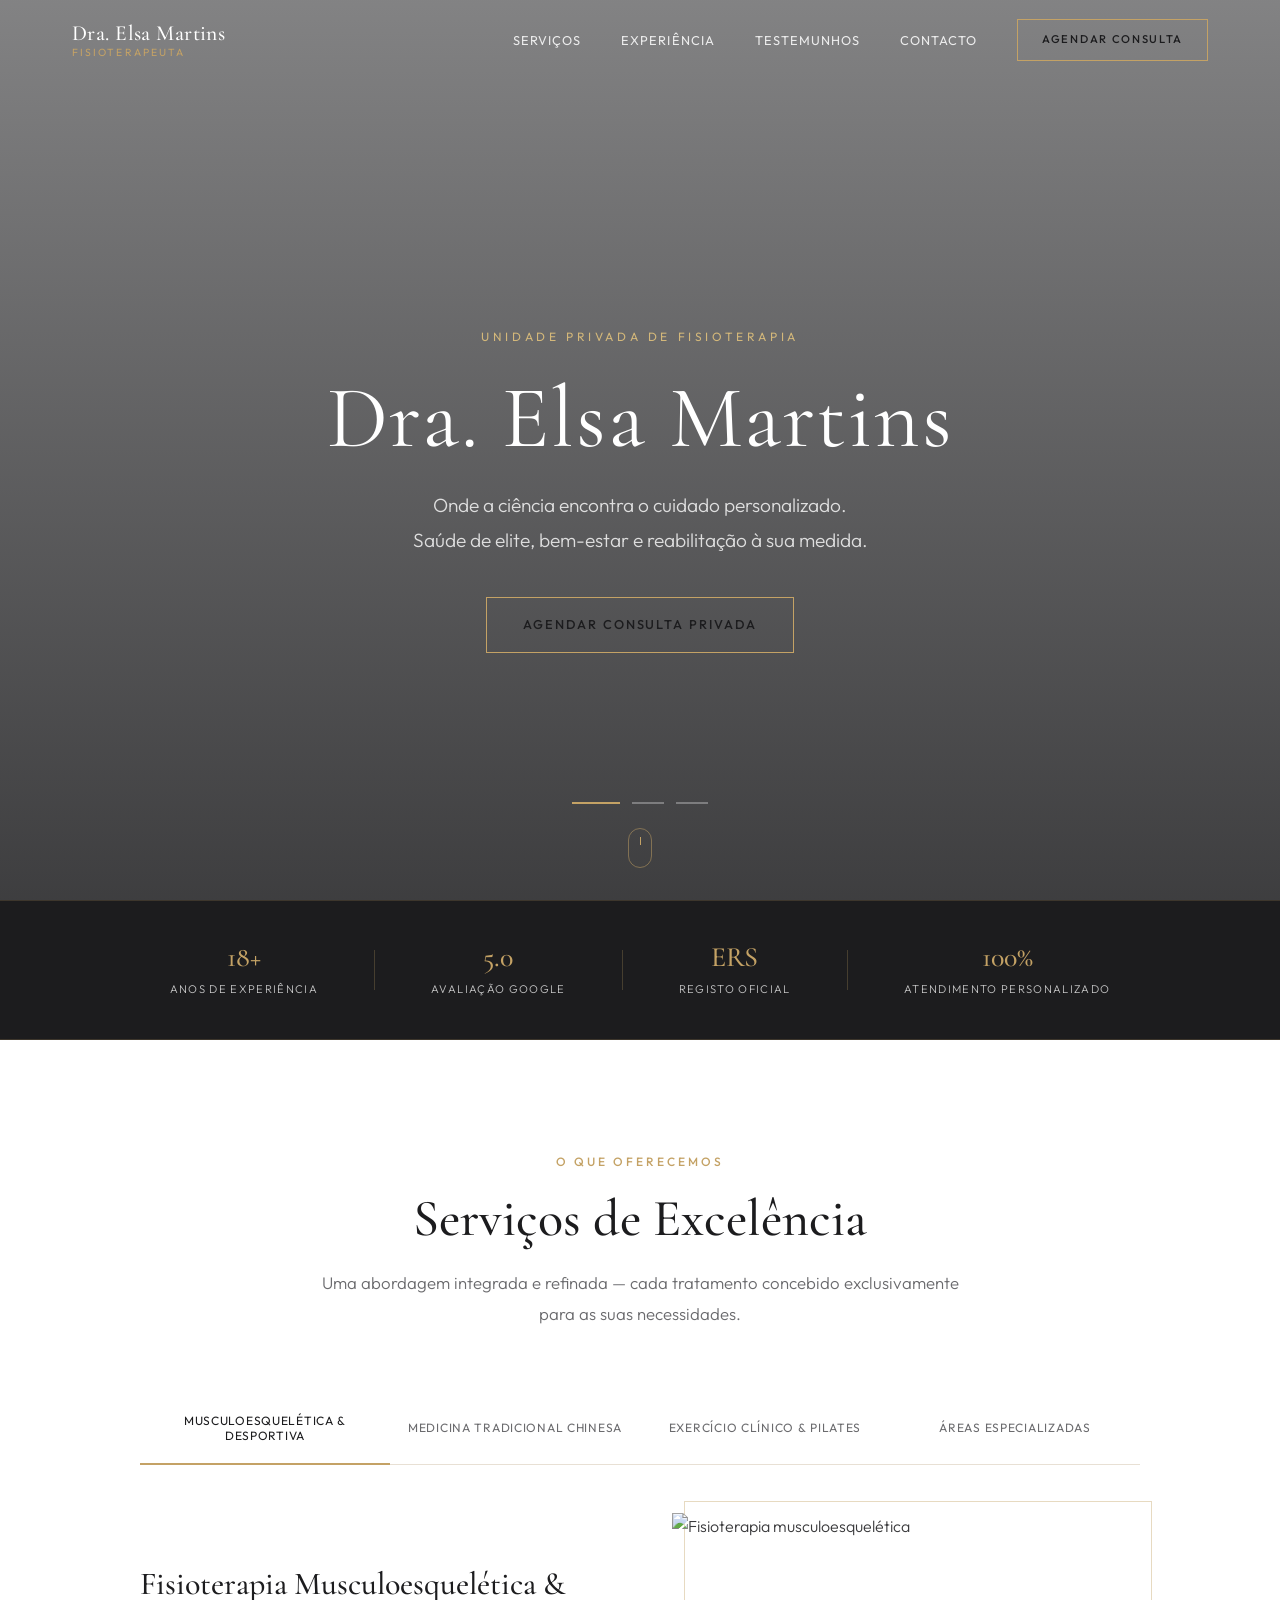
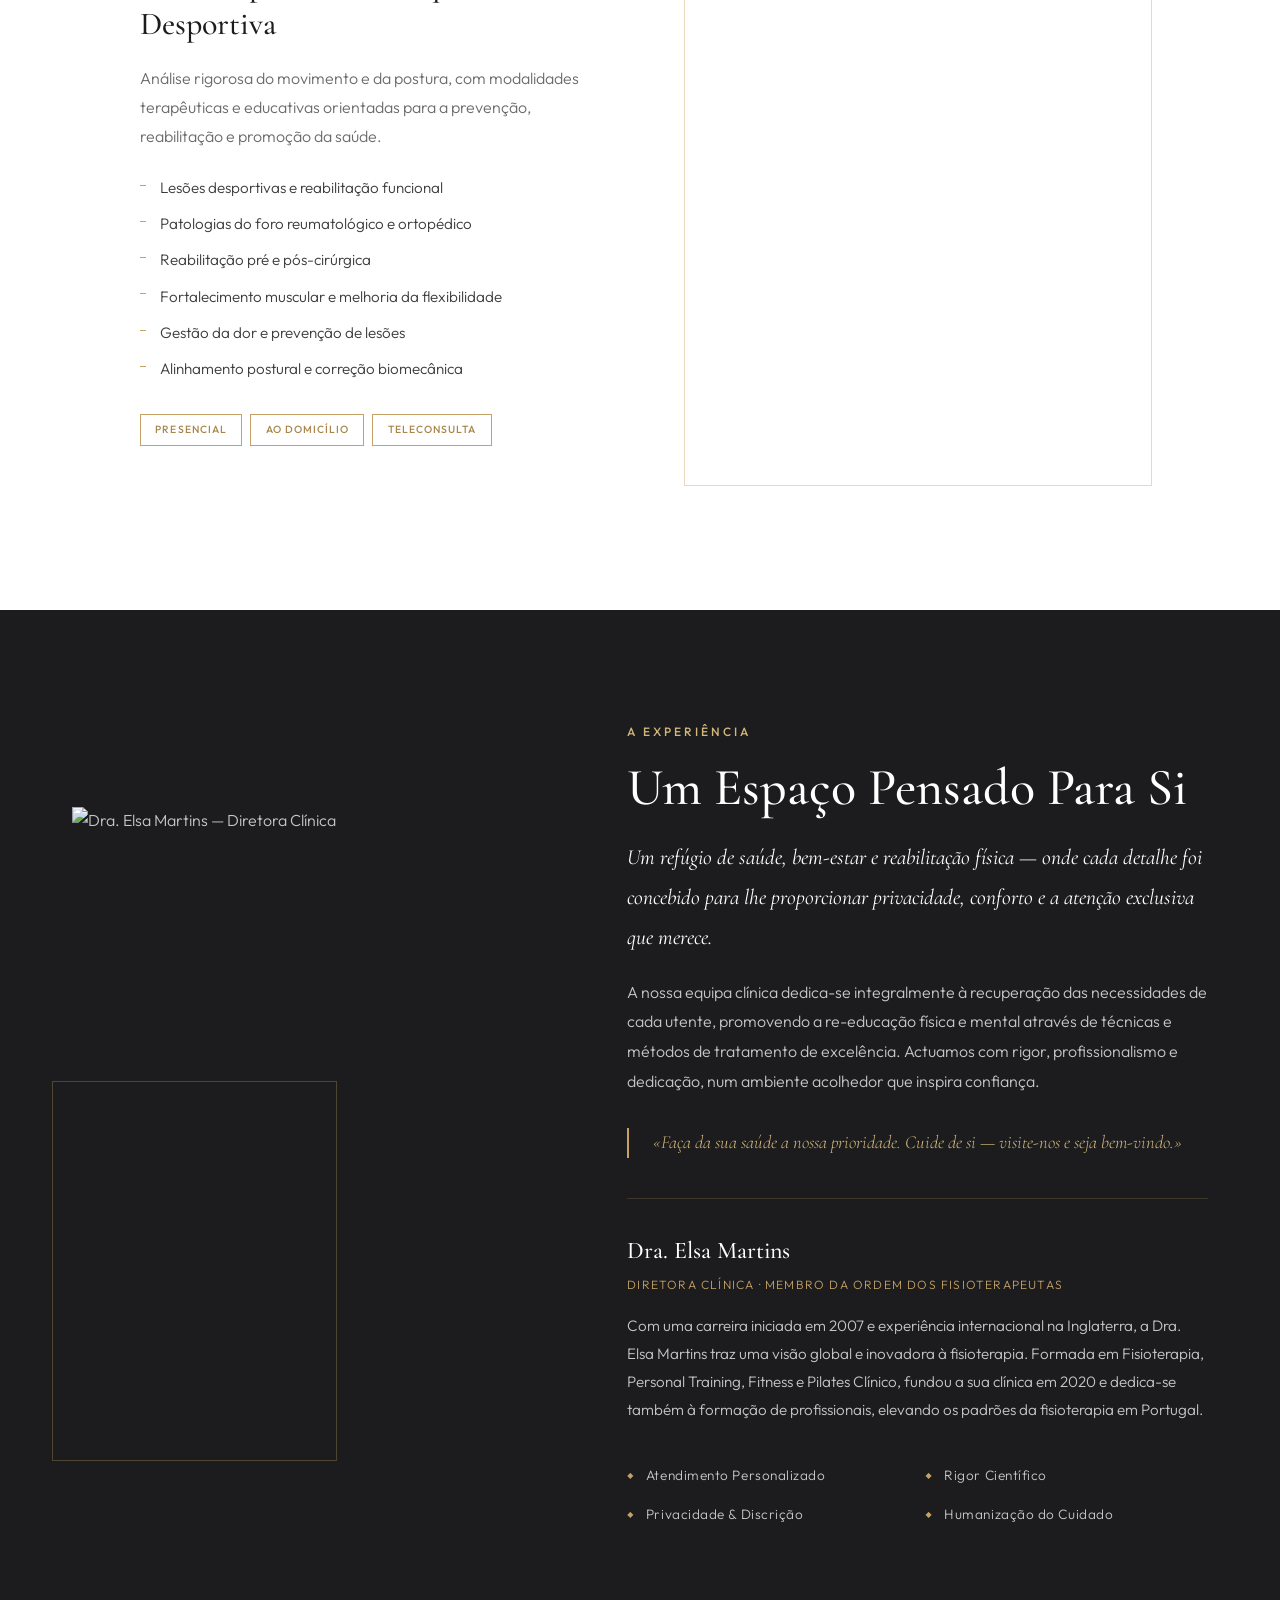
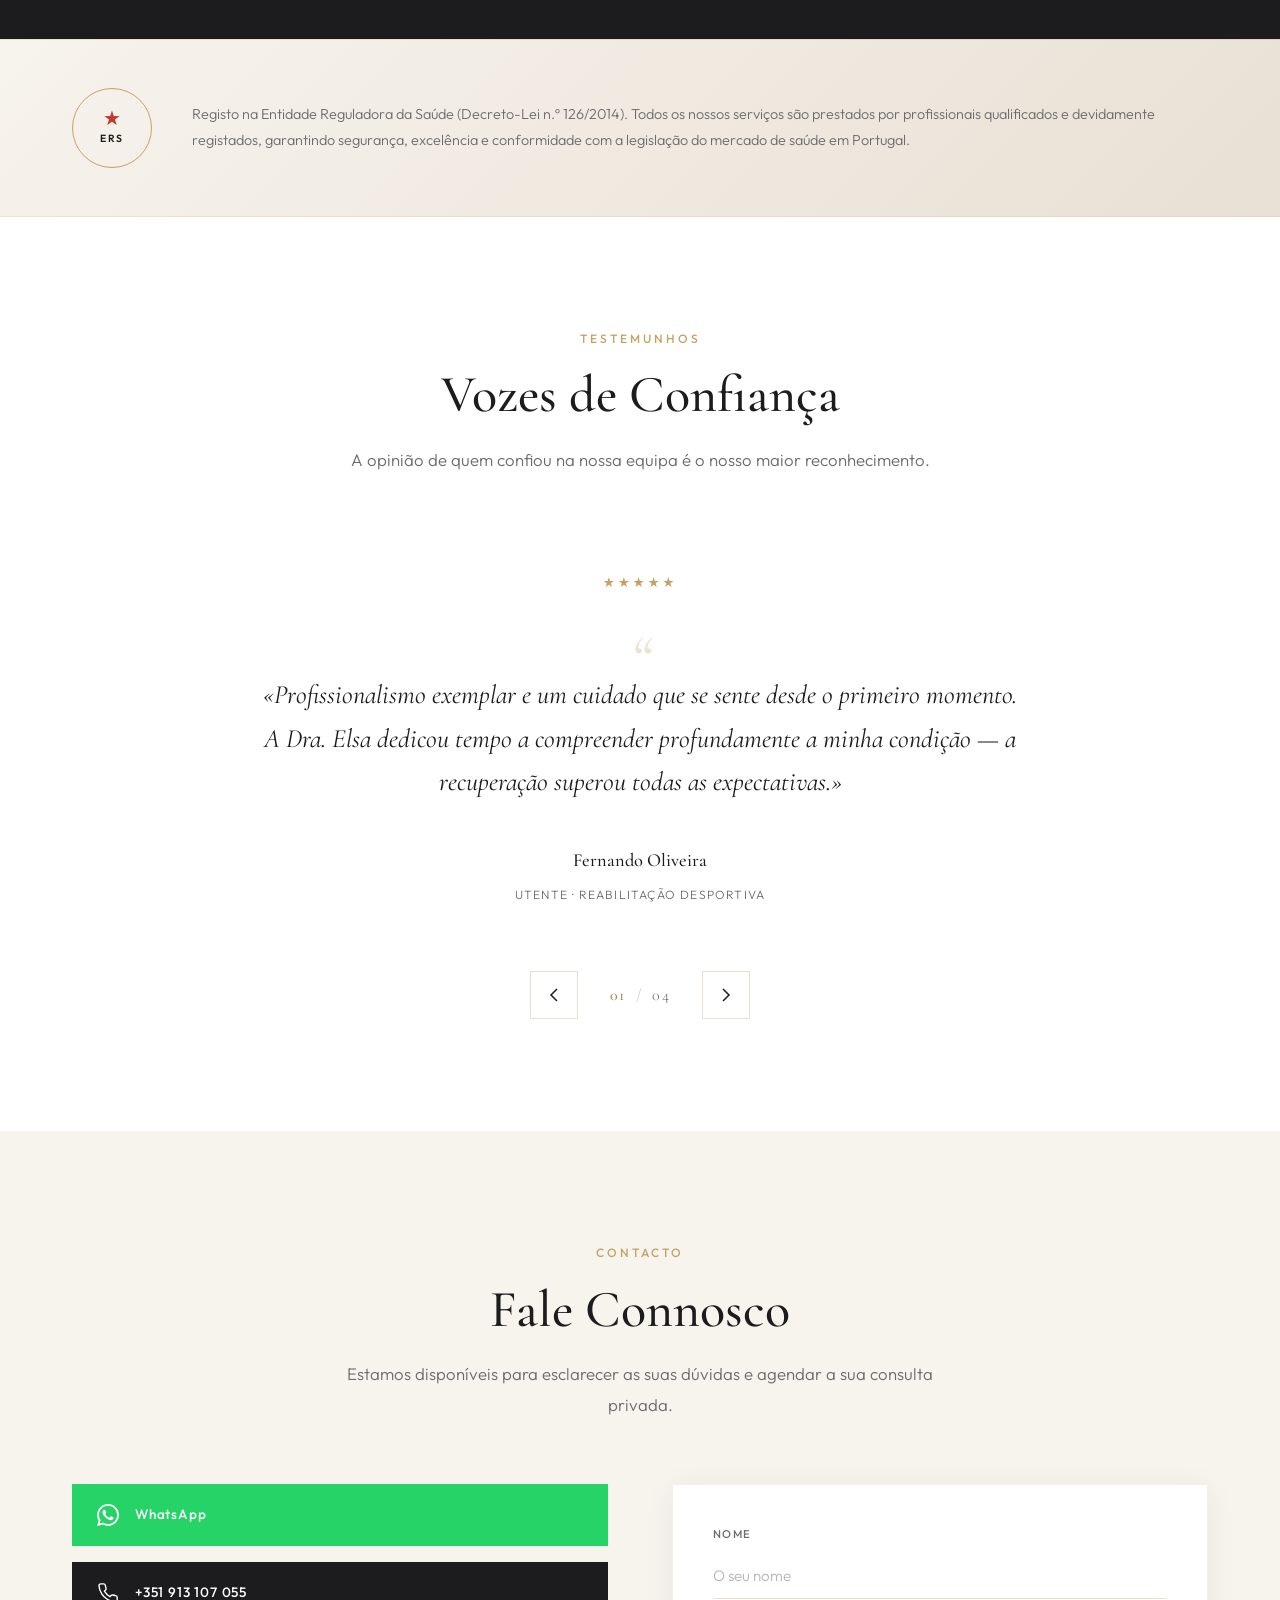
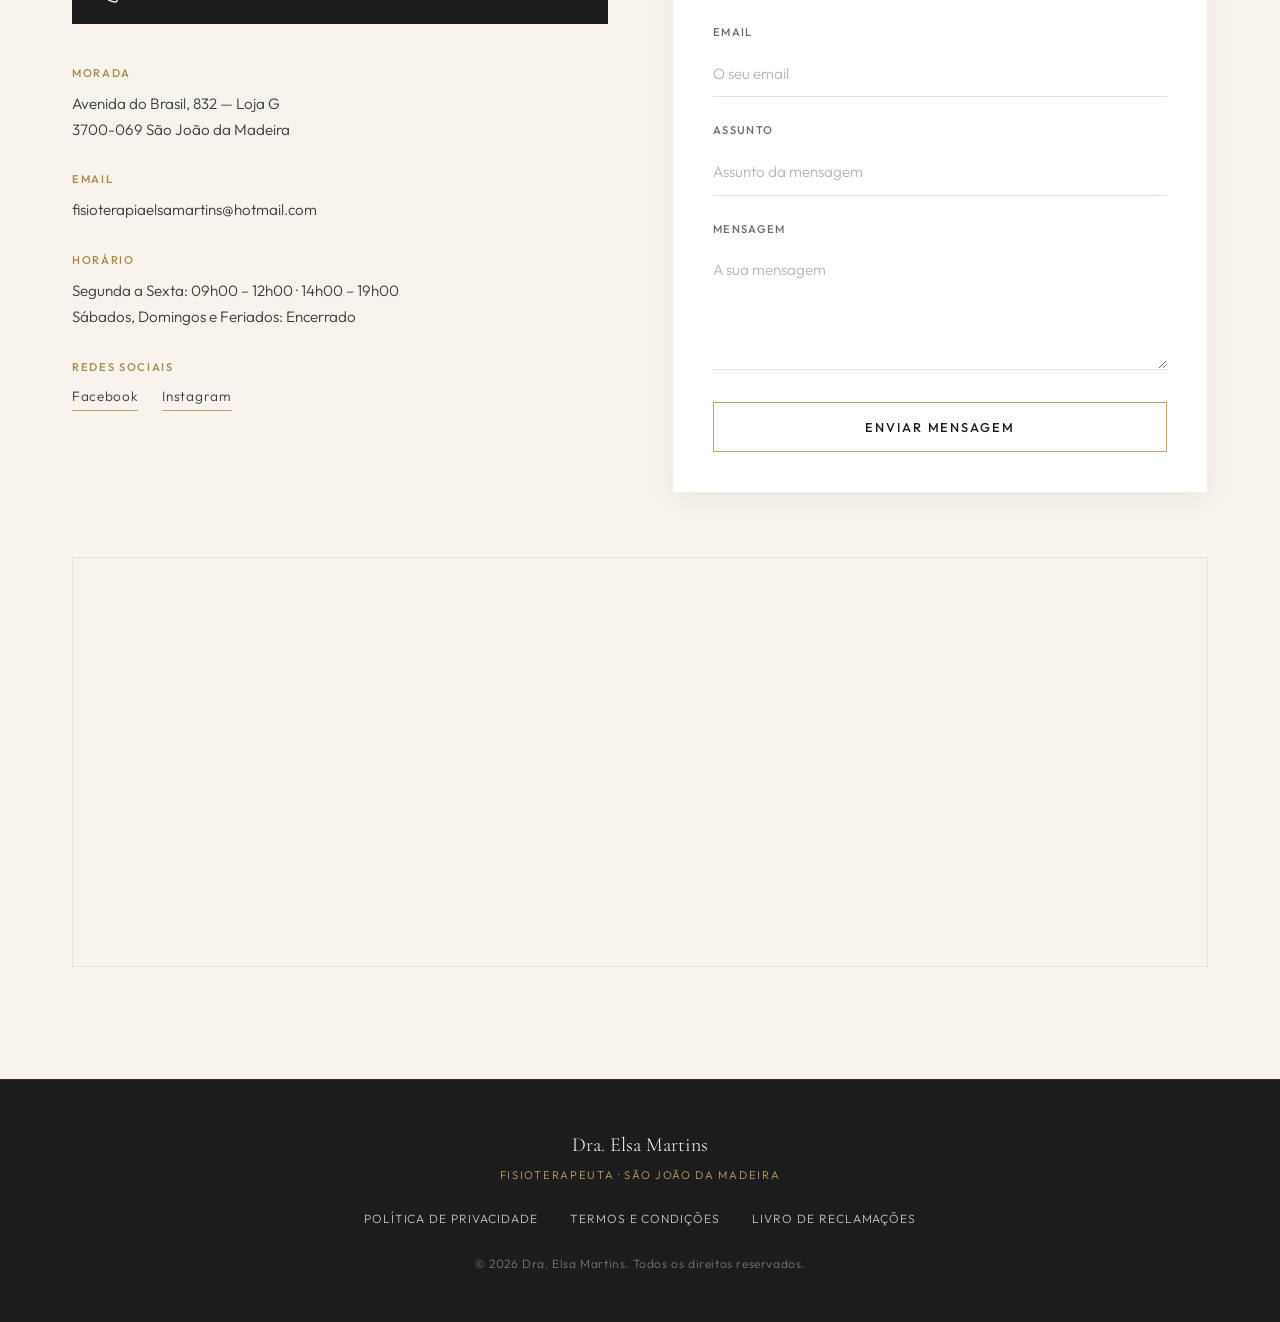
==== index.html @ 1f45458b "first" ====
<!DOCTYPE html>
<html lang="pt-PT">
<head>
  <meta charset="UTF-8">
  <meta name="viewport" content="width=device-width, initial-scale=1.0">
  <meta name="description" content="Dra. Elsa Martins — Fisioterapia de excelência em São João da Madeira. Atendimento personalizado, rigor científico e bem-estar premium.">
  <title>Dra. Elsa Martins | Fisioterapia Premium</title>

  <link rel="preconnect" href="https://fonts.googleapis.com">
  <link rel="preconnect" href="https://fonts.gstatic.com" crossorigin>
  <link href="https://fonts.googleapis.com/css2?family=Cormorant+Garamond:ital,wght@0,400;0,500;0,600;0,700;1,400;1,500&family=Outfit:wght@300;400;500;600&display=swap" rel="stylesheet">

  <link rel="stylesheet" href="css/styles.css">
</head>
<body>

  <!-- Navigation -->
  <header class="header" id="header">
    <nav class="nav container">
      <a href="#hero" class="nav__logo">
        <span class="nav__logo-name">Dra. Elsa Martins</span>
        <span class="nav__logo-tag">Fisioterapeuta</span>
      </a>

      <button class="nav__toggle" id="nav-toggle" aria-label="Abrir menu" aria-expanded="false">
        <span></span>
        <span></span>
      </button>

      <ul class="nav__menu" id="nav-menu">
        <li><a href="#servicos" class="nav__link">Serviços</a></li>
        <li><a href="#sobre" class="nav__link">Experiência</a></li>
        <li><a href="#testemunhos" class="nav__link">Testemunhos</a></li>
        <li><a href="#contacto" class="nav__link">Contacto</a></li>
        <li>
          <a href="#contacto" class="btn btn--nav">Agendar Consulta</a>
        </li>
      </ul>
    </nav>
  </header>

  <main>

    <!-- Hero -->
    <section class="hero" id="hero">
      <div class="hero__slider" id="hero-slider">
        <div class="hero__slide hero__slide--active" style="background-image: url('https://images.unsplash.com/photo-1544161515-4ab6ce6db874?w=1920&q=80');"></div>
        <div class="hero__slide" style="background-image: url('https://images.unsplash.com/photo-1576091160399-112ba8d25d1d?w=1920&q=80');"></div>
        <div class="hero__slide" style="background-image: url('https://images.unsplash.com/photo-1519824145375-8d843a40e3e5?w=1920&q=80');"></div>
      </div>
      <div class="hero__overlay"></div>

      <div class="hero__content container">
        <p class="hero__eyebrow reveal">Unidade Privada de Fisioterapia</p>
        <h1 class="hero__title reveal">Dra. Elsa Martins</h1>
        <p class="hero__subtitle reveal">
          Onde a ciência encontra o cuidado personalizado.<br>
          Saúde de elite, bem-estar e reabilitação à sua medida.
        </p>
        <a href="#contacto" class="btn btn--primary reveal">Agendar Consulta Privada</a>
      </div>

      <div class="hero__indicators" id="hero-indicators" aria-hidden="true">
        <button class="hero__dot hero__dot--active" data-slide="0" aria-label="Slide 1"></button>
        <button class="hero__dot" data-slide="1" aria-label="Slide 2"></button>
        <button class="hero__dot" data-slide="2" aria-label="Slide 3"></button>
      </div>

      <a href="#servicos" class="hero__scroll" aria-label="Descer">
        <span></span>
      </a>
    </section>

    <!-- Trust Bar -->
    <section class="trust reveal">
      <div class="container trust__inner">
        <div class="trust__item">
          <span class="trust__number">18+</span>
          <span class="trust__label">Anos de Experiência</span>
        </div>
        <div class="trust__divider"></div>
        <div class="trust__item">
          <span class="trust__number">5.0</span>
          <span class="trust__label">Avaliação Google</span>
        </div>
        <div class="trust__divider"></div>
        <div class="trust__item">
          <span class="trust__number">ERS</span>
          <span class="trust__label">Registo Oficial</span>
        </div>
        <div class="trust__divider"></div>
        <div class="trust__item">
          <span class="trust__number">100%</span>
          <span class="trust__label">Atendimento Personalizado</span>
        </div>
      </div>
    </section>

    <!-- Services -->
    <section class="services section" id="servicos">
      <div class="container">
        <header class="section__header reveal">
          <span class="section__eyebrow">O Que Oferecemos</span>
          <h2 class="section__title">Serviços de Excelência</h2>
          <p class="section__desc">
            Uma abordagem integrada e refinada — cada tratamento concebido
            exclusivamente para as suas necessidades.
          </p>
        </header>

        <div class="services__tabs reveal">
          <div class="services__nav" role="tablist" aria-label="Categorias de serviços">
            <button class="services__tab services__tab--active" role="tab" aria-selected="true" aria-controls="panel-musculo" id="tab-musculo" data-tab="musculo">
              Musculoesquelética & Desportiva
            </button>
            <button class="services__tab" role="tab" aria-selected="false" aria-controls="panel-mtc" id="tab-mtc" data-tab="mtc">
              Medicina Tradicional Chinesa
            </button>
            <button class="services__tab" role="tab" aria-selected="false" aria-controls="panel-exercicio" id="tab-exercicio" data-tab="exercicio">
              Exercício Clínico & Pilates
            </button>
            <button class="services__tab" role="tab" aria-selected="false" aria-controls="panel-especialidades" id="tab-especialidades" data-tab="especialidades">
              Áreas Especializadas
            </button>
          </div>

          <div class="services__panels">

            <article class="services__panel services__panel--active" id="panel-musculo" role="tabpanel" aria-labelledby="tab-musculo" data-panel="musculo">
              <div class="services__panel-grid">
                <div class="services__panel-text">
                  <h3 class="services__panel-title">Fisioterapia Musculoesquelética & Desportiva</h3>
                  <p>
                    Análise rigorosa do movimento e da postura, com modalidades
                    terapêuticas e educativas orientadas para a prevenção,
                    reabilitação e promoção da saúde.
                  </p>
                  <ul class="services__list">
                    <li>Lesões desportivas e reabilitação funcional</li>
                    <li>Patologias do foro reumatológico e ortopédico</li>
                    <li>Reabilitação pré e pós-cirúrgica</li>
                    <li>Fortalecimento muscular e melhoria da flexibilidade</li>
                    <li>Gestão da dor e prevenção de lesões</li>
                    <li>Alinhamento postural e correção biomecânica</li>
                  </ul>
                  <div class="services__formats">
                    <span class="services__format-tag">Presencial</span>
                    <span class="services__format-tag">Ao Domicílio</span>
                    <span class="services__format-tag">Teleconsulta</span>
                  </div>
                </div>
                <div class="services__panel-image">
                  <img src="https://images.unsplash.com/photo-1571019614242-c5c5dee9f50b?w=800&q=80" alt="Fisioterapia musculoesquelética" loading="lazy">
                </div>
              </div>
            </article>

            <article class="services__panel" id="panel-mtc" role="tabpanel" aria-labelledby="tab-mtc" data-panel="mtc" hidden>
              <div class="services__panel-grid">
                <div class="services__panel-text">
                  <h3 class="services__panel-title">Medicina Tradicional Chinesa & Terapias Complementares</h3>
                  <p>
                    Técnicas milenares integradas com rigor clínico contemporâneo,
                    para equilíbrio energético, alívio de tensões e bem-estar profundo.
                  </p>
                  <ul class="services__list">
                    <li>Acupuntura</li>
                    <li>Ventosaterapia</li>
                    <li>Moxabustão</li>
                    <li>Fitoterapia</li>
                    <li>Massagem Terapêutica — clínica e ao domicílio</li>
                    <li>Pressoterapia e Mesoterapia Homeopática</li>
                  </ul>
                  <div class="services__formats">
                    <span class="services__format-tag">Presencial</span>
                    <span class="services__format-tag">Ao Domicílio</span>
                  </div>
                </div>
                <div class="services__panel-image">
                  <img src="https://images.unsplash.com/photo-1519823551278-64ac92734fb1?w=800&q=80" alt="Medicina tradicional chinesa" loading="lazy">
                </div>
              </div>
            </article>

            <article class="services__panel" id="panel-exercicio" role="tabpanel" aria-labelledby="tab-exercicio" data-panel="exercicio" hidden>
              <div class="services__panel-grid">
                <div class="services__panel-text">
                  <h3 class="services__panel-title">Exercício Clínico & Pilates</h3>
                  <p>
                    Programas de movimento personalizados que combinam ciência do
                    exercício com a precisão do Pilates clínico, para recuperação
                    duradoura e performance optimizada.
                  </p>
                  <ul class="services__list">
                    <li>Exercício Clínico presencial</li>
                    <li>Exercício Clínico online</li>
                    <li>Pilates Clínico presencial</li>
                    <li>Pilates Clínico online</li>
                    <li>Recondicionamento funcional</li>
                    <li>Prevenção e manutenção da saúde musculoesquelética</li>
                  </ul>
                  <div class="services__formats">
                    <span class="services__format-tag">Presencial</span>
                    <span class="services__format-tag">Online</span>
                  </div>
                </div>
                <div class="services__panel-image">
                  <img src="https://images.unsplash.com/photo-1574680096145-d05b474e2155?w=800&q=80" alt="Exercício clínico e pilates" loading="lazy">
                </div>
              </div>
            </article>

            <article class="services__panel" id="panel-especialidades" role="tabpanel" aria-labelledby="tab-especialidades" data-panel="especialidades" hidden>
              <div class="services__panel-grid">
                <div class="services__panel-text">
                  <h3 class="services__panel-title">Áreas de Intervenção Especializadas</h3>
                  <p>
                    Competências clínicas diversificadas para responder a condições
                    específicas com a mesma exigência de excelência em cada área.
                  </p>
                  <ul class="services__list services__list--grid">
                    <li>Ortopédica-Traumatológica</li>
                    <li>Músculo-Esquelética</li>
                    <li>Cardio-Respiratória</li>
                    <li>Reumatológica</li>
                    <li>Desportiva</li>
                    <li>Neurológica</li>
                    <li>Geriátrica</li>
                    <li>Pediátrica</li>
                  </ul>
                </div>
                <div class="services__panel-image">
                  <img src="https://images.unsplash.com/photo-1559757148-5c350d0d3c56?w=800&q=80" alt="Áreas de intervenção especializadas" loading="lazy">
                </div>
              </div>
            </article>

          </div>
        </div>
      </div>
    </section>

    <!-- About -->
    <section class="about section section--dark" id="sobre">
      <div class="container">
        <div class="about__grid">
          <div class="about__image reveal">
            <div class="about__image-frame">
              <img src="https://images.unsplash.com/photo-1559839734-2b71ea197ec2?w=800&q=80" alt="Dra. Elsa Martins — Diretora Clínica" loading="lazy">
            </div>
            <div class="about__image-accent"></div>
          </div>

          <div class="about__content reveal">
            <span class="section__eyebrow section__eyebrow--light">A Experiência</span>
            <h2 class="section__title section__title--light">Um Espaço Pensado Para Si</h2>

            <p class="about__lead">
              Um refúgio de saúde, bem-estar e reabilitação física — onde cada
              detalhe foi concebido para lhe proporcionar privacidade, conforto
              e a atenção exclusiva que merece.
            </p>

            <p>
              A nossa equipa clínica dedica-se integralmente à recuperação das
              necessidades de cada utente, promovendo a re-educação física e
              mental através de técnicas e métodos de tratamento de excelência.
              Actuamos com rigor, profissionalismo e dedicação, num ambiente
              acolhedor que inspira confiança.
            </p>

            <blockquote class="about__quote">
              «Faça da sua saúde a nossa prioridade. Cuide de si — visite-nos
              e seja bem-vindo.»
            </blockquote>

            <div class="about__director">
              <h3 class="about__director-name">Dra. Elsa Martins</h3>
              <span class="about__director-role">Diretora Clínica · Membro da Ordem dos Fisioterapeutas</span>
              <p class="about__director-bio">
                Com uma carreira iniciada em 2007 e experiência internacional na
                Inglaterra, a Dra. Elsa Martins traz uma visão global e inovadora
                à fisioterapia. Formada em Fisioterapia, Personal Training,
                Fitness e Pilates Clínico, fundou a sua clínica em 2020 e dedica-se
                também à formação de profissionais, elevando os padrões da
                fisioterapia em Portugal.
              </p>
            </div>

            <div class="about__values">
              <div class="about__value">
                <span class="about__value-icon">◆</span>
                <span>Atendimento Personalizado</span>
              </div>
              <div class="about__value">
                <span class="about__value-icon">◆</span>
                <span>Rigor Científico</span>
              </div>
              <div class="about__value">
                <span class="about__value-icon">◆</span>
                <span>Privacidade & Discrição</span>
              </div>
              <div class="about__value">
                <span class="about__value-icon">◆</span>
                <span>Humanização do Cuidado</span>
              </div>
            </div>
          </div>
        </div>
      </div>
    </section>

    <!-- ERS Banner -->
    <section class="ers reveal">
      <div class="container ers__inner">
        <div class="ers__badge">
          <span class="ers__star">★</span>
          <span class="ers__label">ERS</span>
        </div>
        <p class="ers__text">
          Registo na Entidade Reguladora da Saúde (Decreto-Lei n.º 126/2014).
          Todos os nossos serviços são prestados por profissionais qualificados
          e devidamente registados, garantindo segurança, excelência e conformidade
          com a legislação do mercado de saúde em Portugal.
        </p>
      </div>
    </section>

    <!-- Testimonials -->
    <section class="testimonials section" id="testemunhos">
      <div class="container">
        <header class="section__header reveal">
          <span class="section__eyebrow">Testemunhos</span>
          <h2 class="section__title">Vozes de Confiança</h2>
          <p class="section__desc">
            A opinião de quem confiou na nossa equipa é o nosso maior reconhecimento.
          </p>
        </header>

        <div class="testimonials__slider reveal" id="testimonials-slider">
          <div class="testimonials__track" id="testimonials-track">

            <figure class="testimonial">
              <div class="testimonial__stars" aria-label="5 estrelas">★★★★★</div>
              <blockquote class="testimonial__quote">
                «Profissionalismo exemplar e um cuidado que se sente desde o
                primeiro momento. A Dra. Elsa dedicou tempo a compreender
                profundamente a minha condição — a recuperação superou todas
                as expectativas.»
              </blockquote>
              <figcaption class="testimonial__author">
                <span class="testimonial__name">Fernando Oliveira</span>
                <span class="testimonial__meta">Utente · Reabilitação Desportiva</span>
              </figcaption>
            </figure>

            <figure class="testimonial">
              <div class="testimonial__stars" aria-label="5 estrelas">★★★★★</div>
              <blockquote class="testimonial__quote">
                «Um espaço acolhedor e uma equipa que transmite confiança.
                O tratamento foi completamente personalizado e os resultados
                foram visíveis nas primeiras semanas. Recomendo sem reservas.»
              </blockquote>
              <figcaption class="testimonial__author">
                <span class="testimonial__name">Maria da Graça Ramos</span>
                <span class="testimonial__meta">Utente · Fisioterapia Reumatológica</span>
              </figcaption>
            </figure>

            <figure class="testimonial">
              <div class="testimonial__stars" aria-label="5 estrelas">★★★★★</div>
              <blockquote class="testimonial__quote">
                «Depois de anos com dores crónicas, finalmente encontrei
                profissionais que me ouviram de verdade. A abordagem integrada
                — fisioterapia e pilates clínico — fez toda a diferença.»
              </blockquote>
              <figcaption class="testimonial__author">
                <span class="testimonial__name">Célia Castro</span>
                <span class="testimonial__meta">Utente · Pilates Clínico</span>
              </figcaption>
            </figure>

            <figure class="testimonial">
              <div class="testimonial__stars" aria-label="5 estrelas">★★★★★</div>
              <blockquote class="testimonial__quote">
                «Recuperação pós-cirúrgica conduzida com uma precisão e dedicação
                raras. Senti-me sempre seguro e bem acompanhado. A clínica
                reflecte exactamente a qualidade do serviço prestado.»
              </blockquote>
              <figcaption class="testimonial__author">
                <span class="testimonial__name">Emanuel Silva</span>
                <span class="testimonial__meta">Utente · Reabilitação Pós-Cirúrgica</span>
              </figcaption>
            </figure>

          </div>

          <div class="testimonials__controls">
            <button class="testimonials__btn" id="testimonial-prev" aria-label="Testemunho anterior">
              <svg width="24" height="24" viewBox="0 0 24 24" fill="none" stroke="currentColor" stroke-width="1.5"><path d="M15 18l-6-6 6-6"/></svg>
            </button>
            <div class="testimonials__counter" id="testimonial-counter">
              <span id="testimonial-current">01</span>
              <span class="testimonials__counter-sep">/</span>
              <span id="testimonial-total">04</span>
            </div>
            <button class="testimonials__btn" id="testimonial-next" aria-label="Próximo testemunho">
              <svg width="24" height="24" viewBox="0 0 24 24" fill="none" stroke="currentColor" stroke-width="1.5"><path d="M9 18l6-6-6-6"/></svg>
            </button>
          </div>
        </div>
      </div>
    </section>

    <!-- Contact -->
    <section class="contact section section--cream" id="contacto">
      <div class="container">
        <header class="section__header reveal">
          <span class="section__eyebrow">Contacto</span>
          <h2 class="section__title">Fale Connosco</h2>
          <p class="section__desc">
            Estamos disponíveis para esclarecer as suas dúvidas e agendar
            a sua consulta privada.
          </p>
        </header>

        <div class="contact__grid reveal">
          <div class="contact__info">
            <div class="contact__actions">
              <a href="https://wa.me/351913107055?text=Olá,%20gostaria%20de%20agendar%20uma%20consulta%20privada." class="contact__action contact__action--whatsapp" target="_blank" rel="noopener noreferrer">
                <svg width="22" height="22" viewBox="0 0 24 24" fill="currentColor"><path d="M17.472 14.382c-.297-.149-1.758-.867-2.03-.967-.273-.099-.471-.148-.67.15-.197.297-.767.966-.94 1.164-.173.199-.347.223-.644.075-.297-.15-1.255-.463-2.39-1.475-.883-.788-1.48-1.761-1.653-2.059-.173-.297-.018-.458.13-.606.134-.133.298-.347.446-.52.149-.174.198-.298.298-.497.099-.198.05-.371-.025-.52-.075-.149-.669-1.612-.916-2.207-.242-.579-.487-.5-.669-.51-.173-.008-.371-.01-.57-.01-.198 0-.52.074-.792.372-.272.297-1.04 1.016-1.04 2.479 0 1.462 1.065 2.875 1.213 3.074.149.198 2.096 3.2 5.077 4.487.709.306 1.262.489 1.694.625.712.227 1.36.195 1.871.118.571-.085 1.758-.719 2.006-1.413.248-.694.248-1.289.173-1.413-.074-.124-.272-.198-.57-.347m-5.421 7.403h-.004a9.87 9.87 0 01-5.031-1.378l-.361-.214-3.741.982.998-3.648-.235-.374a9.86 9.86 0 01-1.51-5.26c.001-5.45 4.436-9.884 9.888-9.884 2.64 0 5.122 1.03 6.988 2.898a9.825 9.825 0 012.893 6.994c-.003 5.45-4.435 9.884-9.885 9.884m8.413-18.297A11.815 11.815 0 0012.05 0C5.495 0 .16 5.335.157 11.892c0 2.096.547 4.142 1.588 5.945L.057 24l6.305-1.654a11.882 11.882 0 005.683 1.448h.005c6.554 0 11.89-5.335 11.893-11.893a11.821 11.821 0 00-3.48-8.413z"/></svg>
                WhatsApp
              </a>
              <a href="tel:+351913107055" class="contact__action contact__action--phone">
                <svg width="22" height="22" viewBox="0 0 24 24" fill="none" stroke="currentColor" stroke-width="1.5"><path d="M22 16.92v3a2 2 0 01-2.18 2 19.79 19.79 0 01-8.63-3.07 19.5 19.5 0 01-6-6 19.79 19.79 0 01-3.07-8.67A2 2 0 014.11 2h3a2 2 0 012 1.72c.127.96.361 1.903.7 2.81a2 2 0 01-.45 2.11L8.09 9.91a16 16 0 006 6l1.27-1.27a2 2 0 012.11-.45c.907.339 1.85.573 2.81.7A2 2 0 0122 16.92z"/></svg>
                +351 913 107 055
              </a>
            </div>

            <div class="contact__details">
              <div class="contact__detail">
                <span class="contact__detail-label">Morada</span>
                <p>Avenida do Brasil, 832 — Loja G<br>3700-069 São João da Madeira</p>
              </div>
              <div class="contact__detail">
                <span class="contact__detail-label">Email</span>
                <p><a href="mailto:fisioterapiaelsamartins@hotmail.com">fisioterapiaelsamartins@hotmail.com</a></p>
              </div>
              <div class="contact__detail">
                <span class="contact__detail-label">Horário</span>
                <p>
                  Segunda a Sexta: 09h00 – 12h00 · 14h00 – 19h00<br>
                  Sábados, Domingos e Feriados: Encerrado
                </p>
              </div>
              <div class="contact__detail">
                <span class="contact__detail-label">Redes Sociais</span>
                <div class="contact__social">
                  <a href="https://www.facebook.com/draelsamartinsfisioterapeuta" target="_blank" rel="noopener noreferrer" aria-label="Facebook">Facebook</a>
                  <a href="https://www.instagram.com/draelsamartinsfisioterapeuta" target="_blank" rel="noopener noreferrer" aria-label="Instagram">Instagram</a>
                </div>
              </div>
            </div>
          </div>

          <form class="contact__form" id="contact-form" novalidate>
            <div class="form__group">
              <label for="nome" class="form__label">Nome</label>
              <input type="text" id="nome" name="nome" class="form__input" placeholder="O seu nome" required autocomplete="name">
            </div>
            <div class="form__group">
              <label for="email" class="form__label">Email</label>
              <input type="email" id="email" name="email" class="form__input" placeholder="O seu email" required autocomplete="email">
            </div>
            <div class="form__group">
              <label for="assunto" class="form__label">Assunto</label>
              <input type="text" id="assunto" name="assunto" class="form__input" placeholder="Assunto da mensagem" required>
            </div>
            <div class="form__group">
              <label for="mensagem" class="form__label">Mensagem</label>
              <textarea id="mensagem" name="mensagem" class="form__textarea" rows="5" placeholder="A sua mensagem" required></textarea>
            </div>
            <button type="submit" class="btn btn--primary btn--full">Enviar Mensagem</button>
            <p class="form__success" id="form-success" hidden>Mensagem enviada com sucesso. Entraremos em contacto brevemente.</p>
          </form>
        </div>

        <div class="contact__map reveal">
          <iframe
            src="https://maps.google.com/maps?q=Avenida+do+Brasil+832+São+João+da+Madeira&t=&z=15&ie=UTF8&iwloc=&output=embed"
            title="Localização da clínica"
            loading="lazy"
            referrerpolicy="no-referrer-when-downgrade"
            allowfullscreen>
          </iframe>
        </div>
      </div>
    </section>

  </main>

  <!-- Footer -->
  <footer class="footer">
    <div class="container footer__inner">
      <div class="footer__brand">
        <span class="footer__logo">Dra. Elsa Martins</span>
        <span class="footer__tag">Fisioterapeuta · São João da Madeira</span>
      </div>
      <div class="footer__links">
        <a href="#">Política de Privacidade</a>
        <a href="#">Termos e Condições</a>
        <a href="#">Livro de Reclamações</a>
      </div>
      <p class="footer__copy">&copy; 2026 Dra. Elsa Martins. Todos os direitos reservados.</p>
    </div>
  </footer>

  <script src="js/app.js" type="module"></script>
</body>
</html>
---- css/styles.css ----
/* =============================================
   Dra. Elsa Martins — Premium Landing Page
   ============================================= */

:root {
  --color-anthracite: #1c1c1e;
  --color-anthracite-light: #2a2a2d;
  --color-cream: #f7f3ed;
  --color-sand: #e8e0d4;
  --color-white: #ffffff;
  --color-gold: #c4a265;
  --color-gold-light: #d4b87a;
  --color-gold-dark: #a8864a;
  --color-text: #3a3a3c;
  --color-text-muted: #6b6b6e;
  --color-text-light: rgba(255, 255, 255, 0.75);

  --font-serif: 'Cormorant Garamond', Georgia, serif;
  --font-sans: 'Outfit', system-ui, sans-serif;

  --header-height: 80px;
  --transition: 0.4s cubic-bezier(0.25, 0.46, 0.45, 0.94);
  --transition-fast: 0.25s ease;
  --shadow-soft: 0 4px 30px rgba(0, 0, 0, 0.06);
  --shadow-gold: 0 0 0 1px rgba(196, 162, 101, 0.3);
}

/* Reset */
*, *::before, *::after {
  box-sizing: border-box;
  margin: 0;
  padding: 0;
}

html {
  scroll-behavior: smooth;
  font-size: 16px;
}

body {
  font-family: var(--font-sans);
  font-weight: 300;
  color: var(--color-text);
  background: var(--color-white);
  line-height: 1.7;
  overflow-x: hidden;
  -webkit-font-smoothing: antialiased;
}

img {
  max-width: 100%;
  height: auto;
  display: block;
}

a {
  color: inherit;
  text-decoration: none;
  transition: color var(--transition-fast);
}

ul {
  list-style: none;
}

button {
  font-family: inherit;
  cursor: pointer;
  border: none;
  background: none;
}

.container {
  width: 100%;
  max-width: 1200px;
  margin: 0 auto;
  padding: 0 2rem;
}

.section {
  padding: 7rem 0;
}

.section--dark {
  background: var(--color-anthracite);
  color: var(--color-text-light);
}

.section--cream {
  background: var(--color-cream);
}

.section__header {
  text-align: center;
  max-width: 640px;
  margin: 0 auto 4rem;
}

.section__eyebrow {
  display: block;
  font-family: var(--font-sans);
  font-size: 0.75rem;
  font-weight: 500;
  letter-spacing: 0.25em;
  text-transform: uppercase;
  color: var(--color-gold);
  margin-bottom: 1rem;
}

.section__eyebrow--light {
  color: var(--color-gold-light);
}

.section__title {
  font-family: var(--font-serif);
  font-size: clamp(2.25rem, 5vw, 3.25rem);
  font-weight: 500;
  color: var(--color-anthracite);
  line-height: 1.15;
  margin-bottom: 1.25rem;
}

.section__title--light {
  color: var(--color-white);
}

.section__desc {
  font-size: 1.05rem;
  color: var(--color-text-muted);
  line-height: 1.8;
}

/* Buttons */
.btn {
  display: inline-flex;
  align-items: center;
  justify-content: center;
  gap: 0.5rem;
  padding: 1rem 2.25rem;
  font-family: var(--font-sans);
  font-size: 0.8rem;
  font-weight: 500;
  letter-spacing: 0.15em;
  text-transform: uppercase;
  transition: all var(--transition);
}

.btn--primary {
  color: var(--color-anthracite);
  background: transparent;
  border: 1px solid var(--color-gold);
  position: relative;
  overflow: hidden;
}

.btn--primary::before {
  content: '';
  position: absolute;
  inset: 0;
  background: var(--color-gold);
  transform: scaleX(0);
  transform-origin: left;
  transition: transform var(--transition);
  z-index: -1;
}

.btn--primary:hover {
  color: var(--color-white);
}

.btn--primary:hover::before {
  transform: scaleX(1);
}

.btn--nav {
  padding: 0.65rem 1.5rem;
  font-size: 0.7rem;
  color: var(--color-anthracite);
  border: 1px solid var(--color-gold);
}

.btn--nav:hover {
  background: var(--color-gold);
  color: var(--color-white);
}

.btn--full {
  width: 100%;
}

/* Scroll Reveal */
.reveal {
  opacity: 0;
  transform: translateY(30px);
  transition: opacity 0.8s ease, transform 0.8s ease;
}

.reveal.revealed {
  opacity: 1;
  transform: translateY(0);
}

/* =============================================
   Header
   ============================================= */
.header {
  position: fixed;
  top: 0;
  left: 0;
  width: 100%;
  z-index: 1000;
  transition: background var(--transition), box-shadow var(--transition), padding var(--transition);
}

.header.scrolled {
  background: rgba(28, 28, 30, 0.95);
  backdrop-filter: blur(12px);
  box-shadow: 0 1px 0 rgba(196, 162, 101, 0.15);
}

.nav {
  display: flex;
  align-items: center;
  justify-content: space-between;
  height: var(--header-height);
}

.nav__logo {
  display: flex;
  flex-direction: column;
  line-height: 1.2;
}

.nav__logo-name {
  font-family: var(--font-serif);
  font-size: 1.35rem;
  font-weight: 500;
  color: var(--color-white);
  letter-spacing: 0.02em;
}

.nav__logo-tag {
  font-size: 0.65rem;
  font-weight: 400;
  letter-spacing: 0.2em;
  text-transform: uppercase;
  color: var(--color-gold);
}

.nav__menu {
  display: flex;
  align-items: center;
  gap: 2.5rem;
}

.nav__link {
  font-size: 0.8rem;
  font-weight: 400;
  letter-spacing: 0.08em;
  text-transform: uppercase;
  color: rgba(255, 255, 255, 0.85);
  position: relative;
}

.nav__link::after {
  content: '';
  position: absolute;
  bottom: -4px;
  left: 0;
  width: 0;
  height: 1px;
  background: var(--color-gold);
  transition: width var(--transition-fast);
}

.nav__link:hover {
  color: var(--color-gold-light);
}

.nav__link:hover::after {
  width: 100%;
}

.nav__toggle {
  display: none;
  flex-direction: column;
  gap: 6px;
  width: 28px;
  padding: 4px 0;
}

.nav__toggle span {
  display: block;
  height: 1px;
  background: var(--color-white);
  transition: transform var(--transition-fast), opacity var(--transition-fast);
}

.nav__toggle.active span:first-child {
  transform: translateY(3.5px) rotate(45deg);
}

.nav__toggle.active span:last-child {
  transform: translateY(-3.5px) rotate(-45deg);
}

/* =============================================
   Hero
   ============================================= */
.hero {
  position: relative;
  height: 100vh;
  min-height: 600px;
  display: flex;
  align-items: center;
  justify-content: center;
  overflow: hidden;
}

.hero__slider {
  position: absolute;
  inset: 0;
}

.hero__slide {
  position: absolute;
  inset: 0;
  background-size: cover;
  background-position: center;
  opacity: 0;
  transition: opacity 1.5s ease;
}

.hero__slide--active {
  opacity: 1;
}

.hero__overlay {
  position: absolute;
  inset: 0;
  background: linear-gradient(
    to bottom,
    rgba(28, 28, 30, 0.55) 0%,
    rgba(28, 28, 30, 0.7) 50%,
    rgba(28, 28, 30, 0.85) 100%
  );
}

.hero__content {
  position: relative;
  z-index: 2;
  text-align: center;
  color: var(--color-white);
  padding-top: var(--header-height);
}

.hero__eyebrow {
  font-size: 0.75rem;
  font-weight: 400;
  letter-spacing: 0.3em;
  text-transform: uppercase;
  color: var(--color-gold-light);
  margin-bottom: 1.5rem;
}

.hero__title {
  font-family: var(--font-serif);
  font-size: clamp(3rem, 8vw, 5.5rem);
  font-weight: 400;
  line-height: 1.05;
  margin-bottom: 1.5rem;
  letter-spacing: 0.02em;
}

.hero__subtitle {
  font-size: clamp(1rem, 2vw, 1.2rem);
  font-weight: 300;
  color: rgba(255, 255, 255, 0.8);
  line-height: 1.8;
  margin-bottom: 2.5rem;
  max-width: 560px;
  margin-left: auto;
  margin-right: auto;
}

.hero__indicators {
  position: absolute;
  bottom: 6rem;
  left: 50%;
  transform: translateX(-50%);
  display: flex;
  gap: 0.75rem;
  z-index: 2;
}

.hero__dot {
  width: 32px;
  height: 2px;
  background: rgba(255, 255, 255, 0.3);
  transition: background var(--transition-fast), width var(--transition-fast);
}

.hero__dot--active {
  background: var(--color-gold);
  width: 48px;
}

.hero__scroll {
  position: absolute;
  bottom: 2rem;
  left: 50%;
  transform: translateX(-50%);
  z-index: 2;
  width: 24px;
  height: 40px;
  border: 1px solid rgba(196, 162, 101, 0.5);
  border-radius: 12px;
  display: flex;
  justify-content: center;
  padding-top: 8px;
  animation: scroll-bounce 2s infinite;
}

.hero__scroll span {
  width: 1px;
  height: 8px;
  background: var(--color-gold);
}

@keyframes scroll-bounce {
  0%, 100% { transform: translateX(-50%) translateY(0); }
  50% { transform: translateX(-50%) translateY(6px); }
}

/* =============================================
   Trust Bar
   ============================================= */
.trust {
  background: var(--color-anthracite);
  border-top: 1px solid rgba(196, 162, 101, 0.2);
  border-bottom: 1px solid rgba(196, 162, 101, 0.2);
  padding: 2.5rem 0;
}

.trust__inner {
  display: flex;
  align-items: center;
  justify-content: center;
  gap: 2rem;
  flex-wrap: wrap;
}

.trust__item {
  text-align: center;
  padding: 0 1.5rem;
}

.trust__number {
  display: block;
  font-family: var(--font-serif);
  font-size: 1.75rem;
  font-weight: 500;
  color: var(--color-gold);
  line-height: 1.2;
}

.trust__label {
  display: block;
  font-size: 0.7rem;
  letter-spacing: 0.12em;
  text-transform: uppercase;
  color: var(--color-text-light);
  margin-top: 0.35rem;
}

.trust__divider {
  width: 1px;
  height: 40px;
  background: rgba(196, 162, 101, 0.25);
}

/* =============================================
   Services
   ============================================= */
.services__tabs {
  max-width: 1000px;
  margin: 0 auto;
}

.services__nav {
  display: flex;
  flex-wrap: wrap;
  gap: 0;
  border-bottom: 1px solid var(--color-sand);
  margin-bottom: 3rem;
}

.services__tab {
  flex: 1;
  min-width: 140px;
  padding: 1.25rem 1rem;
  font-size: 0.75rem;
  font-weight: 400;
  letter-spacing: 0.06em;
  text-transform: uppercase;
  color: var(--color-text-muted);
  border-bottom: 2px solid transparent;
  margin-bottom: -1px;
  transition: color var(--transition-fast), border-color var(--transition-fast);
  text-align: center;
}

.services__tab:hover {
  color: var(--color-gold-dark);
}

.services__tab--active {
  color: var(--color-anthracite);
  border-bottom-color: var(--color-gold);
}

.services__panel {
  animation: fadeIn 0.5s ease;
}

.services__panel[hidden] {
  display: none;
}

@keyframes fadeIn {
  from { opacity: 0; transform: translateY(10px); }
  to { opacity: 1; transform: translateY(0); }
}

.services__panel-grid {
  display: grid;
  grid-template-columns: 1fr 1fr;
  gap: 4rem;
  align-items: center;
}

.services__panel-title {
  font-family: var(--font-serif);
  font-size: 2rem;
  font-weight: 500;
  color: var(--color-anthracite);
  margin-bottom: 1.25rem;
  line-height: 1.25;
}

.services__panel-text p {
  color: var(--color-text-muted);
  margin-bottom: 1.5rem;
  line-height: 1.8;
}

.services__list {
  margin-bottom: 2rem;
}

.services__list li {
  position: relative;
  padding-left: 1.25rem;
  margin-bottom: 0.65rem;
  font-size: 0.95rem;
  color: var(--color-text);
}

.services__list li::before {
  content: '';
  position: absolute;
  left: 0;
  top: 0.65em;
  width: 6px;
  height: 1px;
  background: var(--color-gold);
}

.services__list--grid {
  display: grid;
  grid-template-columns: 1fr 1fr;
  gap: 0 1rem;
}

.services__formats {
  display: flex;
  flex-wrap: wrap;
  gap: 0.5rem;
}

.services__format-tag {
  font-size: 0.65rem;
  font-weight: 500;
  letter-spacing: 0.1em;
  text-transform: uppercase;
  padding: 0.4rem 0.9rem;
  border: 1px solid var(--color-gold);
  color: var(--color-gold-dark);
}

.services__panel-image {
  position: relative;
}

.services__panel-image::before {
  content: '';
  position: absolute;
  top: -12px;
  right: -12px;
  width: 100%;
  height: 100%;
  border: 1px solid var(--color-gold);
  opacity: 0.4;
  pointer-events: none;
}

.services__panel-image img {
  width: 100%;
  aspect-ratio: 4/5;
  object-fit: cover;
  filter: grayscale(15%);
}

/* =============================================
   About
   ============================================= */
.about__grid {
  display: grid;
  grid-template-columns: 0.9fr 1.1fr;
  gap: 5rem;
  align-items: center;
}

.about__image {
  position: relative;
}

.about__image-frame {
  position: relative;
  z-index: 1;
  overflow: hidden;
}

.about__image-frame img {
  width: 100%;
  aspect-ratio: 3/4;
  object-fit: cover;
  filter: grayscale(20%);
  transition: filter var(--transition);
}

.about__image:hover .about__image-frame img {
  filter: grayscale(0%);
}

.about__image-accent {
  position: absolute;
  bottom: -20px;
  left: -20px;
  width: 60%;
  height: 60%;
  border: 1px solid var(--color-gold);
  opacity: 0.3;
  z-index: 0;
}

.about__lead {
  font-family: var(--font-serif);
  font-size: 1.35rem;
  font-weight: 400;
  font-style: italic;
  color: var(--color-white);
  line-height: 1.6;
  margin-bottom: 1.5rem;
}

.about__content p {
  margin-bottom: 1.25rem;
  line-height: 1.85;
}

.about__quote {
  font-family: var(--font-serif);
  font-size: 1.15rem;
  font-style: italic;
  color: var(--color-gold-light);
  border-left: 2px solid var(--color-gold);
  padding-left: 1.5rem;
  margin: 2rem 0;
  line-height: 1.6;
}

.about__director {
  margin: 2.5rem 0;
  padding-top: 2rem;
  border-top: 1px solid rgba(196, 162, 101, 0.2);
}

.about__director-name {
  font-family: var(--font-serif);
  font-size: 1.5rem;
  font-weight: 500;
  color: var(--color-white);
  margin-bottom: 0.25rem;
}

.about__director-role {
  display: block;
  font-size: 0.75rem;
  letter-spacing: 0.1em;
  text-transform: uppercase;
  color: var(--color-gold);
  margin-bottom: 1rem;
}

.about__director-bio {
  font-size: 0.95rem;
  line-height: 1.85;
}

.about__values {
  display: grid;
  grid-template-columns: 1fr 1fr;
  gap: 1rem;
}

.about__value {
  display: flex;
  align-items: center;
  gap: 0.75rem;
  font-size: 0.85rem;
  letter-spacing: 0.04em;
}

.about__value-icon {
  color: var(--color-gold);
  font-size: 0.5rem;
}

/* =============================================
   ERS Banner
   ============================================= */
.ers {
  background: linear-gradient(135deg, var(--color-cream) 0%, var(--color-sand) 100%);
  padding: 3rem 0;
  border-top: 1px solid rgba(196, 162, 101, 0.2);
  border-bottom: 1px solid rgba(196, 162, 101, 0.2);
}

.ers__inner {
  display: flex;
  align-items: center;
  gap: 2.5rem;
}

.ers__badge {
  flex-shrink: 0;
  display: flex;
  flex-direction: column;
  align-items: center;
  justify-content: center;
  width: 80px;
  height: 80px;
  border: 1px solid var(--color-gold);
  border-radius: 50%;
}

.ers__star {
  font-size: 1.25rem;
  color: #c0392b;
  line-height: 1;
}

.ers__label {
  font-size: 0.65rem;
  font-weight: 600;
  letter-spacing: 0.15em;
  color: var(--color-anthracite);
  margin-top: 2px;
}

.ers__text {
  font-size: 0.9rem;
  color: var(--color-text-muted);
  line-height: 1.8;
}

/* =============================================
   Testimonials
   ============================================= */
.testimonials__slider {
  max-width: 800px;
  margin: 0 auto;
  overflow: hidden;
}

.testimonials__track {
  display: flex;
  transition: transform 0.6s cubic-bezier(0.25, 0.46, 0.45, 0.94);
}

.testimonial {
  flex: 0 0 100%;
  text-align: center;
  padding: 2rem 1rem;
}

.testimonial__stars {
  font-size: 0.85rem;
  letter-spacing: 0.2em;
  color: var(--color-gold);
  margin-bottom: 2rem;
}

.testimonial__quote {
  font-family: var(--font-serif);
  font-size: clamp(1.25rem, 3vw, 1.65rem);
  font-weight: 400;
  font-style: italic;
  color: var(--color-anthracite);
  line-height: 1.65;
  margin-bottom: 2.5rem;
  position: relative;
}

.testimonial__quote::before {
  content: '\201C';
  display: block;
  font-size: 4rem;
  line-height: 1;
  color: var(--color-gold);
  opacity: 0.3;
  margin-bottom: -1rem;
}

.testimonial__name {
  display: block;
  font-family: var(--font-serif);
  font-size: 1.15rem;
  font-weight: 500;
  color: var(--color-anthracite);
  margin-bottom: 0.25rem;
}

.testimonial__meta {
  font-size: 0.75rem;
  letter-spacing: 0.1em;
  text-transform: uppercase;
  color: var(--color-text-muted);
}

.testimonials__controls {
  display: flex;
  align-items: center;
  justify-content: center;
  gap: 2rem;
  margin-top: 2rem;
}

.testimonials__btn {
  width: 48px;
  height: 48px;
  display: flex;
  align-items: center;
  justify-content: center;
  border: 1px solid var(--color-sand);
  color: var(--color-anthracite);
  transition: all var(--transition-fast);
}

.testimonials__btn:hover {
  border-color: var(--color-gold);
  color: var(--color-gold);
}

.testimonials__counter {
  font-family: var(--font-serif);
  font-size: 1rem;
  color: var(--color-text-muted);
  letter-spacing: 0.1em;
}

.testimonials__counter-sep {
  margin: 0 0.25rem;
  opacity: 0.4;
}

#testimonial-current {
  color: var(--color-gold-dark);
  font-weight: 500;
}

/* =============================================
   Contact
   ============================================= */
.contact__grid {
  display: grid;
  grid-template-columns: 1fr 1fr;
  gap: 4rem;
  margin-bottom: 4rem;
}

.contact__actions {
  display: flex;
  flex-direction: column;
  gap: 1rem;
  margin-bottom: 2.5rem;
}

.contact__action {
  display: flex;
  align-items: center;
  gap: 1rem;
  padding: 1.15rem 1.5rem;
  font-size: 0.85rem;
  font-weight: 500;
  letter-spacing: 0.06em;
  transition: all var(--transition-fast);
  border: 1px solid transparent;
}

.contact__action--whatsapp {
  background: #25D366;
  color: var(--color-white);
}

.contact__action--whatsapp:hover {
  background: #1fb855;
  transform: translateY(-2px);
  box-shadow: 0 8px 25px rgba(37, 211, 102, 0.3);
}

.contact__action--phone {
  background: var(--color-anthracite);
  color: var(--color-white);
  border-color: var(--color-anthracite);
}

.contact__action--phone:hover {
  background: transparent;
  color: var(--color-anthracite);
  border-color: var(--color-gold);
}

.contact__detail {
  margin-bottom: 1.75rem;
}

.contact__detail-label {
  display: block;
  font-size: 0.7rem;
  font-weight: 500;
  letter-spacing: 0.15em;
  text-transform: uppercase;
  color: var(--color-gold-dark);
  margin-bottom: 0.5rem;
}

.contact__detail p {
  font-size: 0.95rem;
  color: var(--color-text);
  line-height: 1.7;
}

.contact__detail a:hover {
  color: var(--color-gold-dark);
}

.contact__social {
  display: flex;
  gap: 1.5rem;
}

.contact__social a {
  font-size: 0.85rem;
  letter-spacing: 0.05em;
  color: var(--color-text);
  border-bottom: 1px solid var(--color-gold);
  padding-bottom: 2px;
}

.contact__social a:hover {
  color: var(--color-gold-dark);
}

/* Form */
.contact__form {
  background: var(--color-white);
  padding: 2.5rem;
  box-shadow: var(--shadow-soft);
  border: 1px solid rgba(196, 162, 101, 0.15);
}

.form__group {
  margin-bottom: 1.5rem;
}

.form__label {
  display: block;
  font-size: 0.7rem;
  font-weight: 500;
  letter-spacing: 0.12em;
  text-transform: uppercase;
  color: var(--color-text-muted);
  margin-bottom: 0.5rem;
}

.form__input,
.form__textarea {
  width: 100%;
  padding: 0.85rem 0;
  font-family: var(--font-sans);
  font-size: 0.95rem;
  font-weight: 300;
  color: var(--color-anthracite);
  background: transparent;
  border: none;
  border-bottom: 1px solid var(--color-sand);
  transition: border-color var(--transition-fast);
  outline: none;
}

.form__input:focus,
.form__textarea:focus {
  border-bottom-color: var(--color-gold);
}

.form__input::placeholder,
.form__textarea::placeholder {
  color: rgba(107, 107, 110, 0.5);
}

.form__textarea {
  resize: vertical;
  min-height: 120px;
}

.form__success {
  margin-top: 1rem;
  font-size: 0.9rem;
  color: var(--color-gold-dark);
  text-align: center;
}

/* Map */
.contact__map {
  position: relative;
  overflow: hidden;
  border: 1px solid rgba(196, 162, 101, 0.2);
}

.contact__map iframe {
  width: 100%;
  height: 400px;
  border: 0;
  filter: grayscale(100%) contrast(1.1) brightness(0.95);
  transition: filter var(--transition);
}

.contact__map:hover iframe {
  filter: grayscale(60%) contrast(1.05) brightness(1);
}

/* =============================================
   Footer
   ============================================= */
.footer {
  background: var(--color-anthracite);
  padding: 3rem 0;
  border-top: 1px solid rgba(196, 162, 101, 0.15);
}

.footer__inner {
  display: flex;
  flex-direction: column;
  align-items: center;
  text-align: center;
  gap: 1.5rem;
}

.footer__logo {
  font-family: var(--font-serif);
  font-size: 1.25rem;
  color: var(--color-white);
}

.footer__tag {
  display: block;
  font-size: 0.7rem;
  letter-spacing: 0.15em;
  text-transform: uppercase;
  color: var(--color-gold);
  margin-top: 0.25rem;
}

.footer__links {
  display: flex;
  flex-wrap: wrap;
  justify-content: center;
  gap: 2rem;
}

.footer__links a {
  font-size: 0.75rem;
  letter-spacing: 0.08em;
  text-transform: uppercase;
  color: var(--color-text-light);
}

.footer__links a:hover {
  color: var(--color-gold-light);
}

.footer__copy {
  font-size: 0.75rem;
  color: rgba(255, 255, 255, 0.4);
  letter-spacing: 0.05em;
}

/* =============================================
   Responsive
   ============================================= */
@media (max-width: 992px) {
  .services__panel-grid,
  .about__grid,
  .contact__grid {
    grid-template-columns: 1fr;
    gap: 3rem;
  }

  .services__panel-image {
    order: -1;
  }

  .services__panel-image img {
    aspect-ratio: 16/10;
  }

  .about__image {
    max-width: 400px;
    margin: 0 auto;
  }

  .about__values {
    grid-template-columns: 1fr;
  }

  .ers__inner {
    flex-direction: column;
    text-align: center;
  }
}

@media (max-width: 768px) {
  .section {
    padding: 5rem 0;
  }

  .container {
    padding: 0 1.25rem;
  }

  .nav__toggle {
    display: flex;
    z-index: 1001;
  }

  .nav__menu {
    position: fixed;
    top: 0;
    right: -100%;
    width: 100%;
    max-width: 320px;
    height: 100vh;
    flex-direction: column;
    justify-content: center;
    gap: 2rem;
    background: var(--color-anthracite);
    padding: 2rem;
    transition: right var(--transition);
    box-shadow: -4px 0 30px rgba(0, 0, 0, 0.3);
  }

  .nav__menu.open {
    right: 0;
  }

  .nav__link {
    font-size: 0.9rem;
  }

  .services__nav {
    flex-direction: column;
    border-bottom: none;
  }

  .services__tab {
    border-bottom: 1px solid var(--color-sand);
    text-align: left;
    padding: 1rem 0;
  }

  .services__tab--active {
    border-bottom-color: var(--color-gold);
  }

  .services__list--grid {
    grid-template-columns: 1fr;
  }

  .trust__divider {
    display: none;
  }

  .trust__inner {
    gap: 1.5rem;
  }

  .trust__item {
    flex: 1 1 40%;
  }

  .hero__indicators {
    bottom: 5rem;
  }

  .contact__form {
    padding: 1.75rem;
  }

  .contact__map iframe {
    height: 300px;
  }
}

@media (max-width: 480px) {
  .hero__title {
    font-size: 2.75rem;
  }

  .btn {
    padding: 0.9rem 1.75rem;
    font-size: 0.75rem;
  }

  .footer__links {
    flex-direction: column;
    gap: 1rem;
  }
}
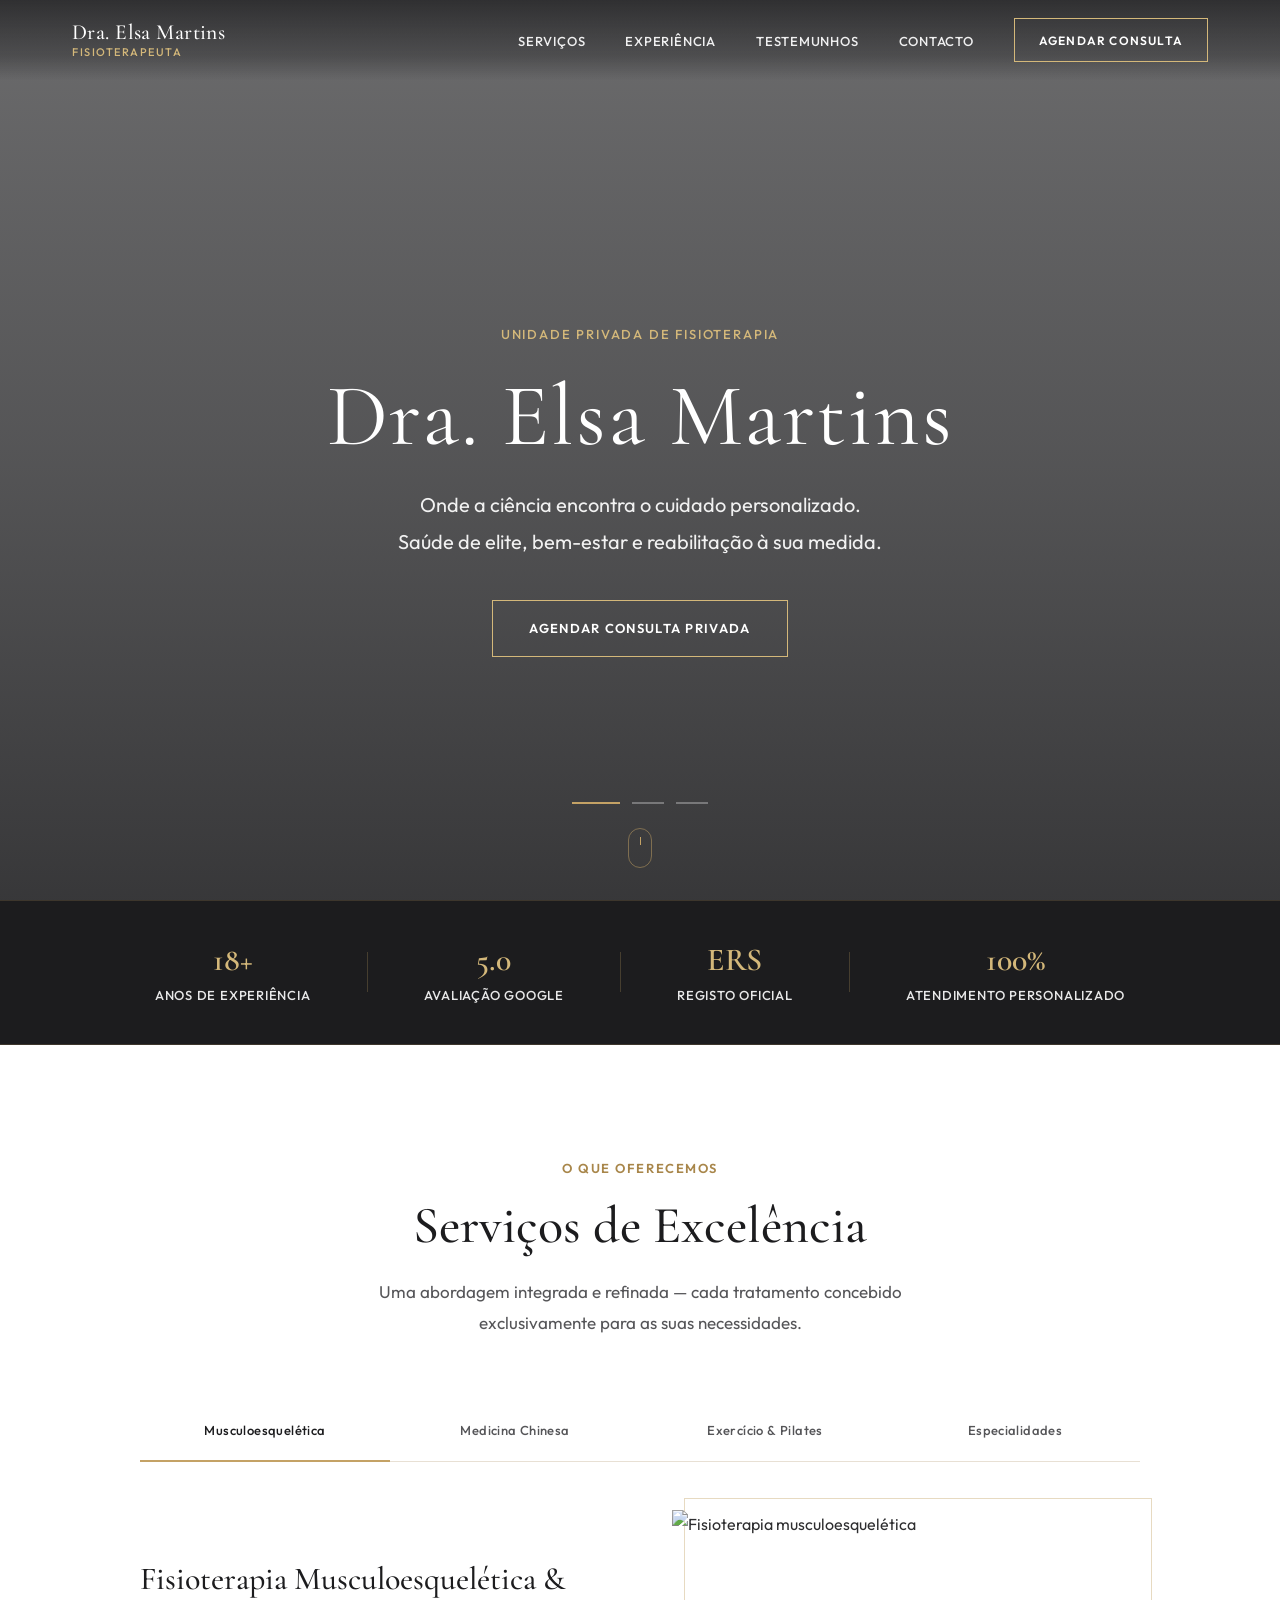
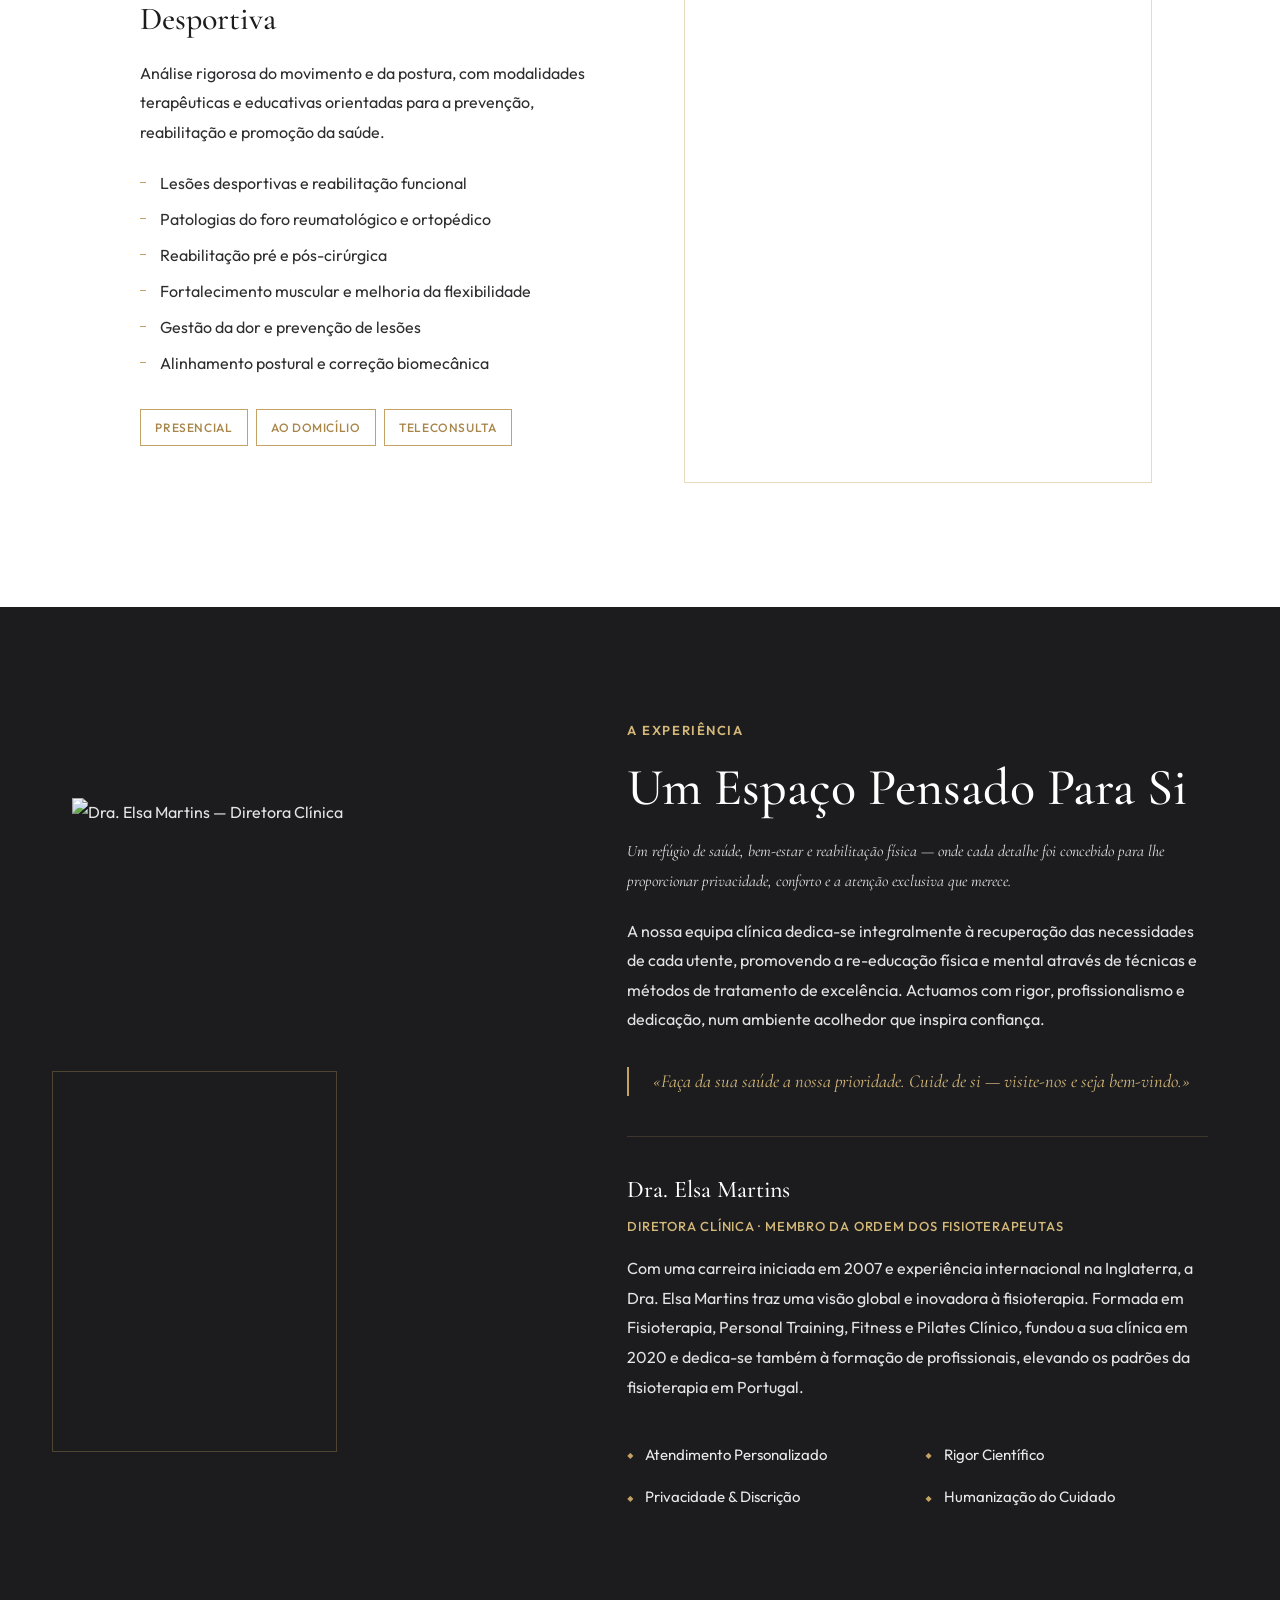
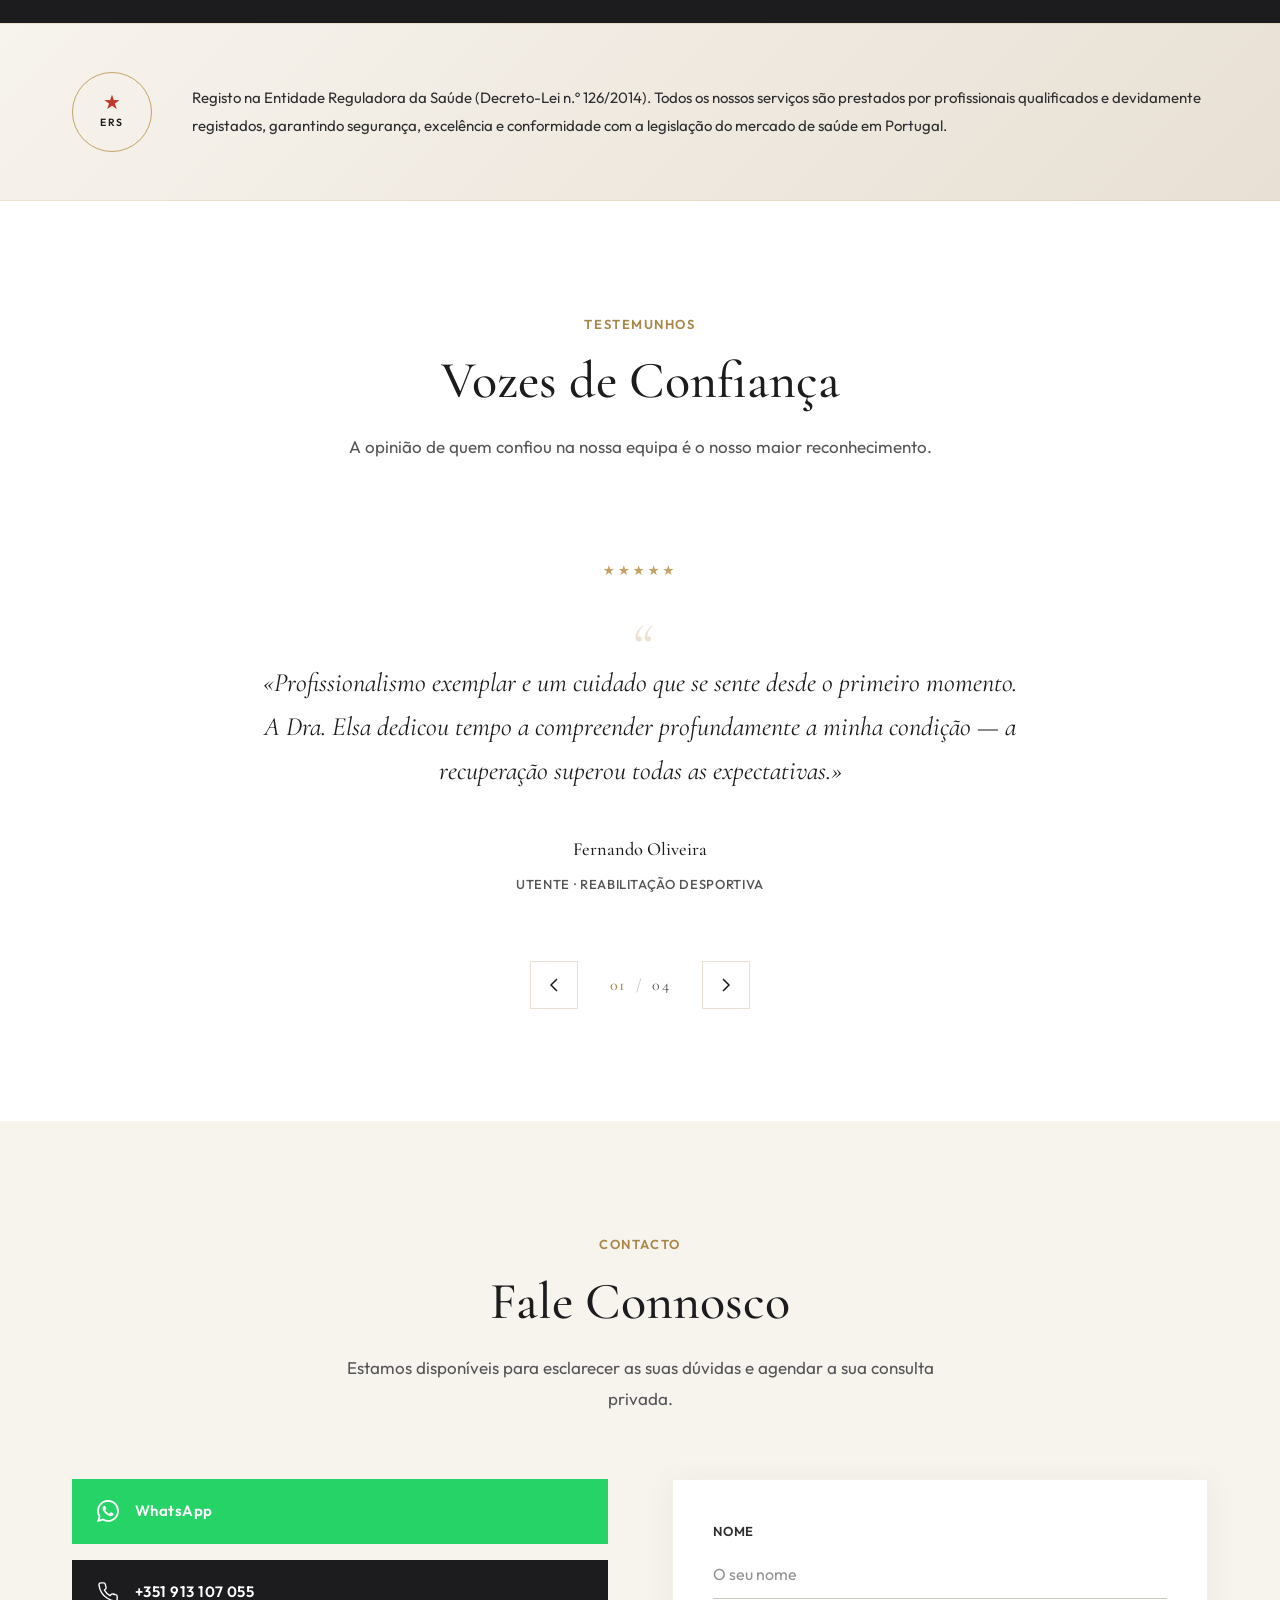
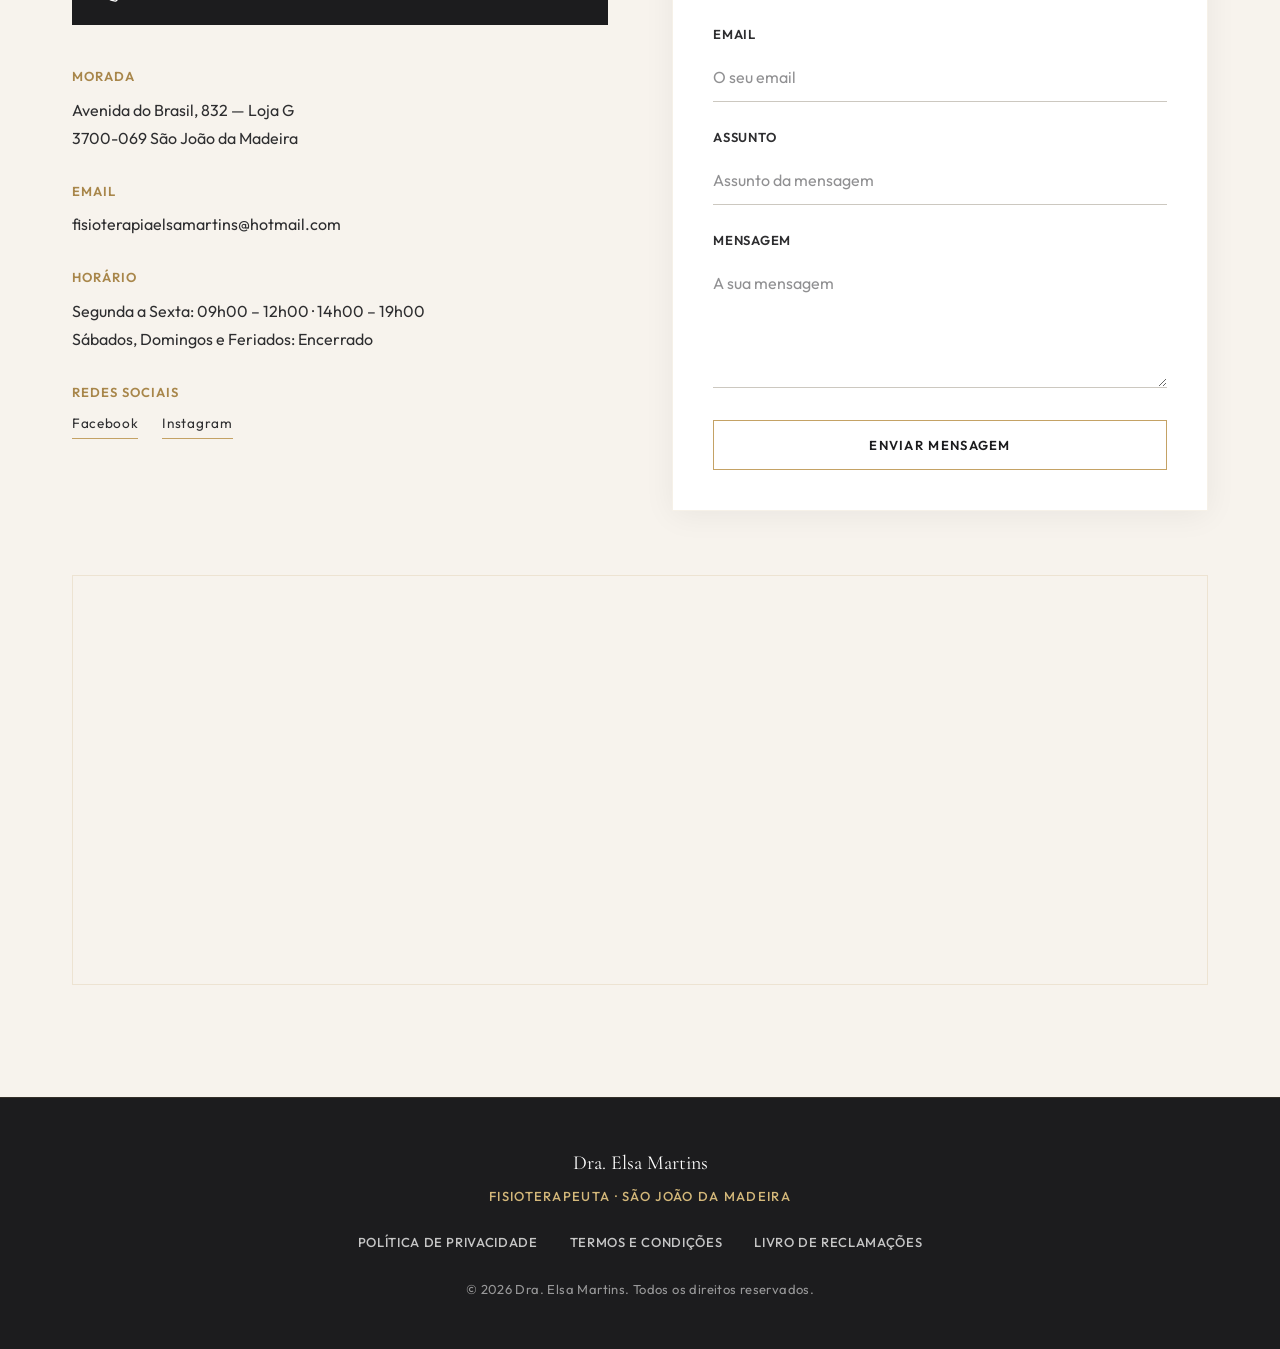
==== commit 64199953: "pages" ====
--- a/index.html
+++ b/index.html
@@ -111,16 +111,16 @@
         <div class="services__tabs reveal">
           <div class="services__nav" role="tablist" aria-label="Categorias de serviços">
             <button class="services__tab services__tab--active" role="tab" aria-selected="true" aria-controls="panel-musculo" id="tab-musculo" data-tab="musculo">
-              Musculoesquelética & Desportiva
+              Musculoesquelética
             </button>
             <button class="services__tab" role="tab" aria-selected="false" aria-controls="panel-mtc" id="tab-mtc" data-tab="mtc">
-              Medicina Tradicional Chinesa
+              Medicina Chinesa
             </button>
             <button class="services__tab" role="tab" aria-selected="false" aria-controls="panel-exercicio" id="tab-exercicio" data-tab="exercicio">
-              Exercício Clínico & Pilates
+              Exercício & Pilates
             </button>
             <button class="services__tab" role="tab" aria-selected="false" aria-controls="panel-especialidades" id="tab-especialidades" data-tab="especialidades">
-              Áreas Especializadas
+              Especialidades
             </button>
           </div>
 
--- a/css/styles.css
+++ b/css/styles.css
@@ -11,9 +11,9 @@
   --color-gold: #c4a265;
   --color-gold-light: #d4b87a;
   --color-gold-dark: #a8864a;
-  --color-text: #3a3a3c;
-  --color-text-muted: #6b6b6e;
-  --color-text-light: rgba(255, 255, 255, 0.75);
+  --color-text: #2e2e30;
+  --color-text-muted: #555558;
+  --color-text-light: rgba(255, 255, 255, 0.88);
 
   --font-serif: 'Cormorant Garamond', Georgia, serif;
   --font-sans: 'Outfit', system-ui, sans-serif;
@@ -39,10 +39,10 @@
 
 body {
   font-family: var(--font-sans);
-  font-weight: 300;
+  font-weight: 400;
   color: var(--color-text);
   background: var(--color-white);
-  line-height: 1.7;
+  line-height: 1.75;
   overflow-x: hidden;
   -webkit-font-smoothing: antialiased;
 }
@@ -99,11 +99,11 @@
 .section__eyebrow {
   display: block;
   font-family: var(--font-sans);
-  font-size: 0.75rem;
-  font-weight: 500;
-  letter-spacing: 0.25em;
+  font-size: 0.8125rem;
+  font-weight: 600;
+  letter-spacing: 0.12em;
   text-transform: uppercase;
-  color: var(--color-gold);
+  color: var(--color-gold-dark);
   margin-bottom: 1rem;
 }
 
@@ -125,9 +125,10 @@
 }
 
 .section__desc {
-  font-size: 1.05rem;
+  font-size: 1.0625rem;
   color: var(--color-text-muted);
-  line-height: 1.8;
+  line-height: 1.85;
+  font-weight: 400;
 }
 
 /* Buttons */
@@ -138,9 +139,9 @@
   gap: 0.5rem;
   padding: 1rem 2.25rem;
   font-family: var(--font-sans);
-  font-size: 0.8rem;
-  font-weight: 500;
-  letter-spacing: 0.15em;
+  font-size: 0.8125rem;
+  font-weight: 600;
+  letter-spacing: 0.1em;
   text-transform: uppercase;
   transition: all var(--transition);
 }
@@ -174,14 +175,15 @@
 
 .btn--nav {
   padding: 0.65rem 1.5rem;
-  font-size: 0.7rem;
-  color: var(--color-anthracite);
-  border: 1px solid var(--color-gold);
+  font-size: 0.75rem;
+  color: var(--color-white);
+  border: 1px solid var(--color-gold-light);
 }
 
 .btn--nav:hover {
   background: var(--color-gold);
   color: var(--color-white);
+  border-color: var(--color-gold);
 }
 
 .btn--full {
@@ -209,11 +211,12 @@
   left: 0;
   width: 100%;
   z-index: 1000;
+  background: linear-gradient(to bottom, rgba(28, 28, 30, 0.75) 0%, rgba(28, 28, 30, 0.35) 70%, transparent 100%);
   transition: background var(--transition), box-shadow var(--transition), padding var(--transition);
 }
 
 .header.scrolled {
-  background: rgba(28, 28, 30, 0.95);
+  background: rgba(28, 28, 30, 0.97);
   backdrop-filter: blur(12px);
   box-shadow: 0 1px 0 rgba(196, 162, 101, 0.15);
 }
@@ -240,11 +243,11 @@
 }
 
 .nav__logo-tag {
-  font-size: 0.65rem;
-  font-weight: 400;
-  letter-spacing: 0.2em;
+  font-size: 0.6875rem;
+  font-weight: 500;
+  letter-spacing: 0.14em;
   text-transform: uppercase;
-  color: var(--color-gold);
+  color: var(--color-gold-light);
 }
 
 .nav__menu {
@@ -254,11 +257,11 @@
 }
 
 .nav__link {
-  font-size: 0.8rem;
-  font-weight: 400;
-  letter-spacing: 0.08em;
+  font-size: 0.8125rem;
+  font-weight: 500;
+  letter-spacing: 0.06em;
   text-transform: uppercase;
-  color: rgba(255, 255, 255, 0.85);
+  color: rgba(255, 255, 255, 0.92);
   position: relative;
 }
 
@@ -340,9 +343,9 @@
   inset: 0;
   background: linear-gradient(
     to bottom,
-    rgba(28, 28, 30, 0.55) 0%,
-    rgba(28, 28, 30, 0.7) 50%,
-    rgba(28, 28, 30, 0.85) 100%
+    rgba(28, 28, 30, 0.65) 0%,
+    rgba(28, 28, 30, 0.75) 50%,
+    rgba(28, 28, 30, 0.88) 100%
   );
 }
 
@@ -355,9 +358,9 @@
 }
 
 .hero__eyebrow {
-  font-size: 0.75rem;
-  font-weight: 400;
-  letter-spacing: 0.3em;
+  font-size: 0.8125rem;
+  font-weight: 500;
+  letter-spacing: 0.14em;
   text-transform: uppercase;
   color: var(--color-gold-light);
   margin-bottom: 1.5rem;
@@ -373,14 +376,23 @@
 }
 
 .hero__subtitle {
-  font-size: clamp(1rem, 2vw, 1.2rem);
-  font-weight: 300;
-  color: rgba(255, 255, 255, 0.8);
-  line-height: 1.8;
+  font-size: clamp(1.0625rem, 2vw, 1.25rem);
+  font-weight: 400;
+  color: rgba(255, 255, 255, 0.92);
+  line-height: 1.85;
   margin-bottom: 2.5rem;
   max-width: 560px;
   margin-left: auto;
   margin-right: auto;
+}
+
+.hero .btn--primary {
+  color: var(--color-white);
+  border-color: var(--color-gold-light);
+}
+
+.hero .btn--primary:hover {
+  color: var(--color-anthracite);
 }
 
 .hero__indicators {
@@ -458,19 +470,21 @@
 .trust__number {
   display: block;
   font-family: var(--font-serif);
-  font-size: 1.75rem;
-  font-weight: 500;
-  color: var(--color-gold);
+  font-size: 2rem;
+  font-weight: 600;
+  color: var(--color-gold-light);
   line-height: 1.2;
 }
 
 .trust__label {
   display: block;
-  font-size: 0.7rem;
-  letter-spacing: 0.12em;
+  font-size: 0.8125rem;
+  font-weight: 500;
+  letter-spacing: 0.06em;
   text-transform: uppercase;
-  color: var(--color-text-light);
-  margin-top: 0.35rem;
+  color: rgba(255, 255, 255, 0.9);
+  margin-top: 0.4rem;
+  line-height: 1.4;
 }
 
 .trust__divider {
@@ -498,16 +512,17 @@
 .services__tab {
   flex: 1;
   min-width: 140px;
-  padding: 1.25rem 1rem;
-  font-size: 0.75rem;
-  font-weight: 400;
-  letter-spacing: 0.06em;
-  text-transform: uppercase;
+  padding: 1.25rem 0.75rem;
+  font-size: 0.8125rem;
+  font-weight: 500;
+  letter-spacing: 0.03em;
+  text-transform: none;
   color: var(--color-text-muted);
   border-bottom: 2px solid transparent;
   margin-bottom: -1px;
   transition: color var(--transition-fast), border-color var(--transition-fast);
   text-align: center;
+  line-height: 1.35;
 }
 
 .services__tab:hover {
@@ -549,9 +564,10 @@
 }
 
 .services__panel-text p {
-  color: var(--color-text-muted);
+  color: var(--color-text);
   margin-bottom: 1.5rem;
-  line-height: 1.8;
+  line-height: 1.85;
+  font-size: 1rem;
 }
 
 .services__list {
@@ -562,8 +578,9 @@
   position: relative;
   padding-left: 1.25rem;
   margin-bottom: 0.65rem;
-  font-size: 0.95rem;
+  font-size: 1rem;
   color: var(--color-text);
+  line-height: 1.6;
 }
 
 .services__list li::before {
@@ -589,11 +606,11 @@
 }
 
 .services__format-tag {
-  font-size: 0.65rem;
-  font-weight: 500;
-  letter-spacing: 0.1em;
+  font-size: 0.75rem;
+  font-weight: 500;
+  letter-spacing: 0.05em;
   text-transform: uppercase;
-  padding: 0.4rem 0.9rem;
+  padding: 0.45rem 0.9rem;
   border: 1px solid var(--color-gold);
   color: var(--color-gold-dark);
 }
@@ -677,6 +694,8 @@
 .about__content p {
   margin-bottom: 1.25rem;
   line-height: 1.85;
+  color: rgba(255, 255, 255, 0.88);
+  font-size: 1rem;
 }
 
 .about__quote {
@@ -706,16 +725,18 @@
 
 .about__director-role {
   display: block;
-  font-size: 0.75rem;
-  letter-spacing: 0.1em;
+  font-size: 0.8125rem;
+  font-weight: 500;
+  letter-spacing: 0.06em;
   text-transform: uppercase;
-  color: var(--color-gold);
+  color: var(--color-gold-light);
   margin-bottom: 1rem;
 }
 
 .about__director-bio {
-  font-size: 0.95rem;
+  font-size: 1rem;
   line-height: 1.85;
+  color: rgba(255, 255, 255, 0.88);
 }
 
 .about__values {
@@ -728,8 +749,9 @@
   display: flex;
   align-items: center;
   gap: 0.75rem;
-  font-size: 0.85rem;
-  letter-spacing: 0.04em;
+  font-size: 0.9375rem;
+  font-weight: 400;
+  color: rgba(255, 255, 255, 0.9);
 }
 
 .about__value-icon {
@@ -780,9 +802,9 @@
 }
 
 .ers__text {
-  font-size: 0.9rem;
-  color: var(--color-text-muted);
-  line-height: 1.8;
+  font-size: 0.9375rem;
+  color: var(--color-text);
+  line-height: 1.85;
 }
 
 /* =============================================
@@ -843,8 +865,9 @@
 }
 
 .testimonial__meta {
-  font-size: 0.75rem;
-  letter-spacing: 0.1em;
+  font-size: 0.8125rem;
+  font-weight: 500;
+  letter-spacing: 0.05em;
   text-transform: uppercase;
   color: var(--color-text-muted);
 }
@@ -912,9 +935,9 @@
   align-items: center;
   gap: 1rem;
   padding: 1.15rem 1.5rem;
-  font-size: 0.85rem;
-  font-weight: 500;
-  letter-spacing: 0.06em;
+  font-size: 0.9375rem;
+  font-weight: 600;
+  letter-spacing: 0.03em;
   transition: all var(--transition-fast);
   border: 1px solid transparent;
 }
@@ -948,18 +971,18 @@
 
 .contact__detail-label {
   display: block;
-  font-size: 0.7rem;
-  font-weight: 500;
-  letter-spacing: 0.15em;
+  font-size: 0.8125rem;
+  font-weight: 600;
+  letter-spacing: 0.08em;
   text-transform: uppercase;
   color: var(--color-gold-dark);
   margin-bottom: 0.5rem;
 }
 
 .contact__detail p {
-  font-size: 0.95rem;
+  font-size: 1rem;
   color: var(--color-text);
-  line-height: 1.7;
+  line-height: 1.75;
 }
 
 .contact__detail a:hover {
@@ -997,11 +1020,11 @@
 
 .form__label {
   display: block;
-  font-size: 0.7rem;
-  font-weight: 500;
-  letter-spacing: 0.12em;
+  font-size: 0.8125rem;
+  font-weight: 600;
+  letter-spacing: 0.06em;
   text-transform: uppercase;
-  color: var(--color-text-muted);
+  color: var(--color-text);
   margin-bottom: 0.5rem;
 }
 
@@ -1010,12 +1033,12 @@
   width: 100%;
   padding: 0.85rem 0;
   font-family: var(--font-sans);
-  font-size: 0.95rem;
-  font-weight: 300;
+  font-size: 1rem;
+  font-weight: 400;
   color: var(--color-anthracite);
   background: transparent;
   border: none;
-  border-bottom: 1px solid var(--color-sand);
+  border-bottom: 1px solid #ccc8c0;
   transition: border-color var(--transition-fast);
   outline: none;
 }
@@ -1027,7 +1050,7 @@
 
 .form__input::placeholder,
 .form__textarea::placeholder {
-  color: rgba(107, 107, 110, 0.5);
+  color: rgba(85, 85, 88, 0.65);
 }
 
 .form__textarea {
@@ -1086,10 +1109,11 @@
 
 .footer__tag {
   display: block;
-  font-size: 0.7rem;
-  letter-spacing: 0.15em;
+  font-size: 0.8125rem;
+  font-weight: 500;
+  letter-spacing: 0.1em;
   text-transform: uppercase;
-  color: var(--color-gold);
+  color: var(--color-gold-light);
   margin-top: 0.25rem;
 }
 
@@ -1101,10 +1125,11 @@
 }
 
 .footer__links a {
-  font-size: 0.75rem;
-  letter-spacing: 0.08em;
+  font-size: 0.8125rem;
+  font-weight: 500;
+  letter-spacing: 0.05em;
   text-transform: uppercase;
-  color: var(--color-text-light);
+  color: rgba(255, 255, 255, 0.75);
 }
 
 .footer__links a:hover {
@@ -1112,9 +1137,9 @@
 }
 
 .footer__copy {
-  font-size: 0.75rem;
-  color: rgba(255, 255, 255, 0.4);
-  letter-spacing: 0.05em;
+  font-size: 0.8125rem;
+  color: rgba(255, 255, 255, 0.55);
+  letter-spacing: 0.03em;
 }
 
 /* =============================================
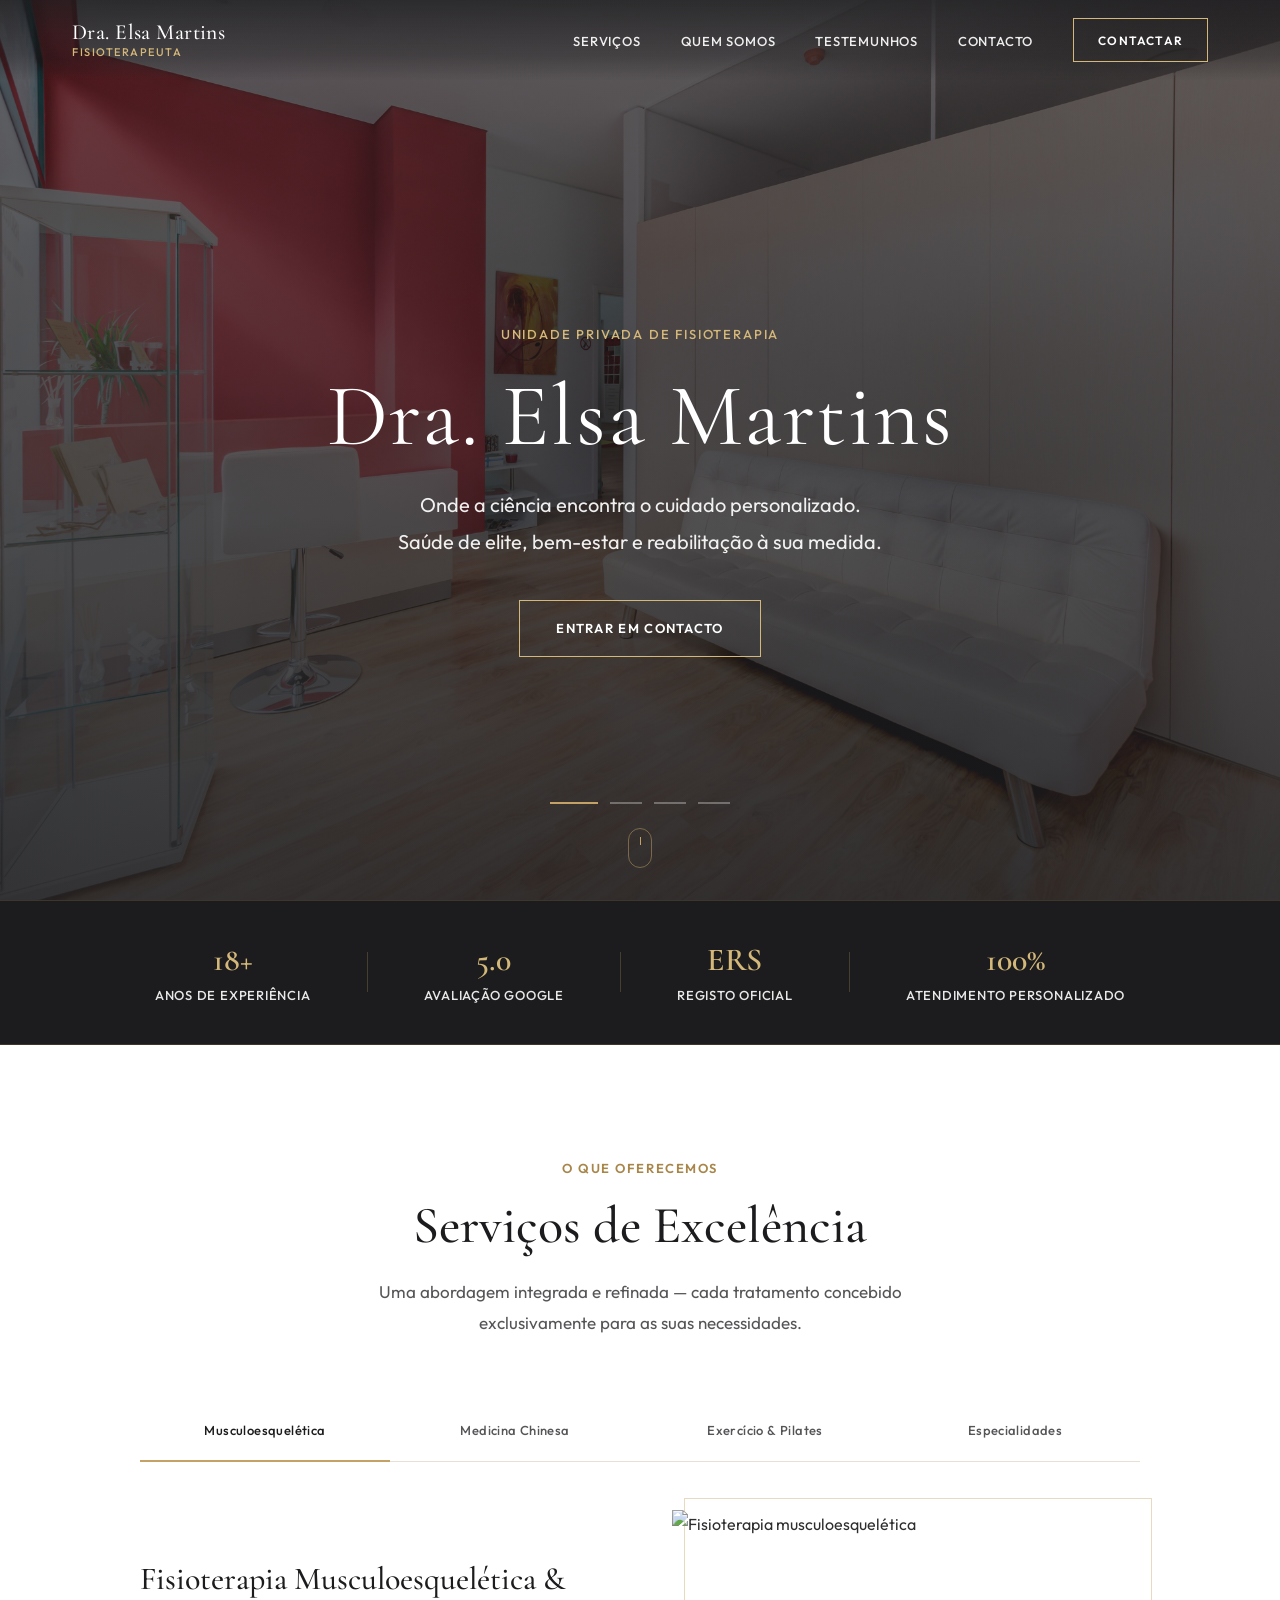
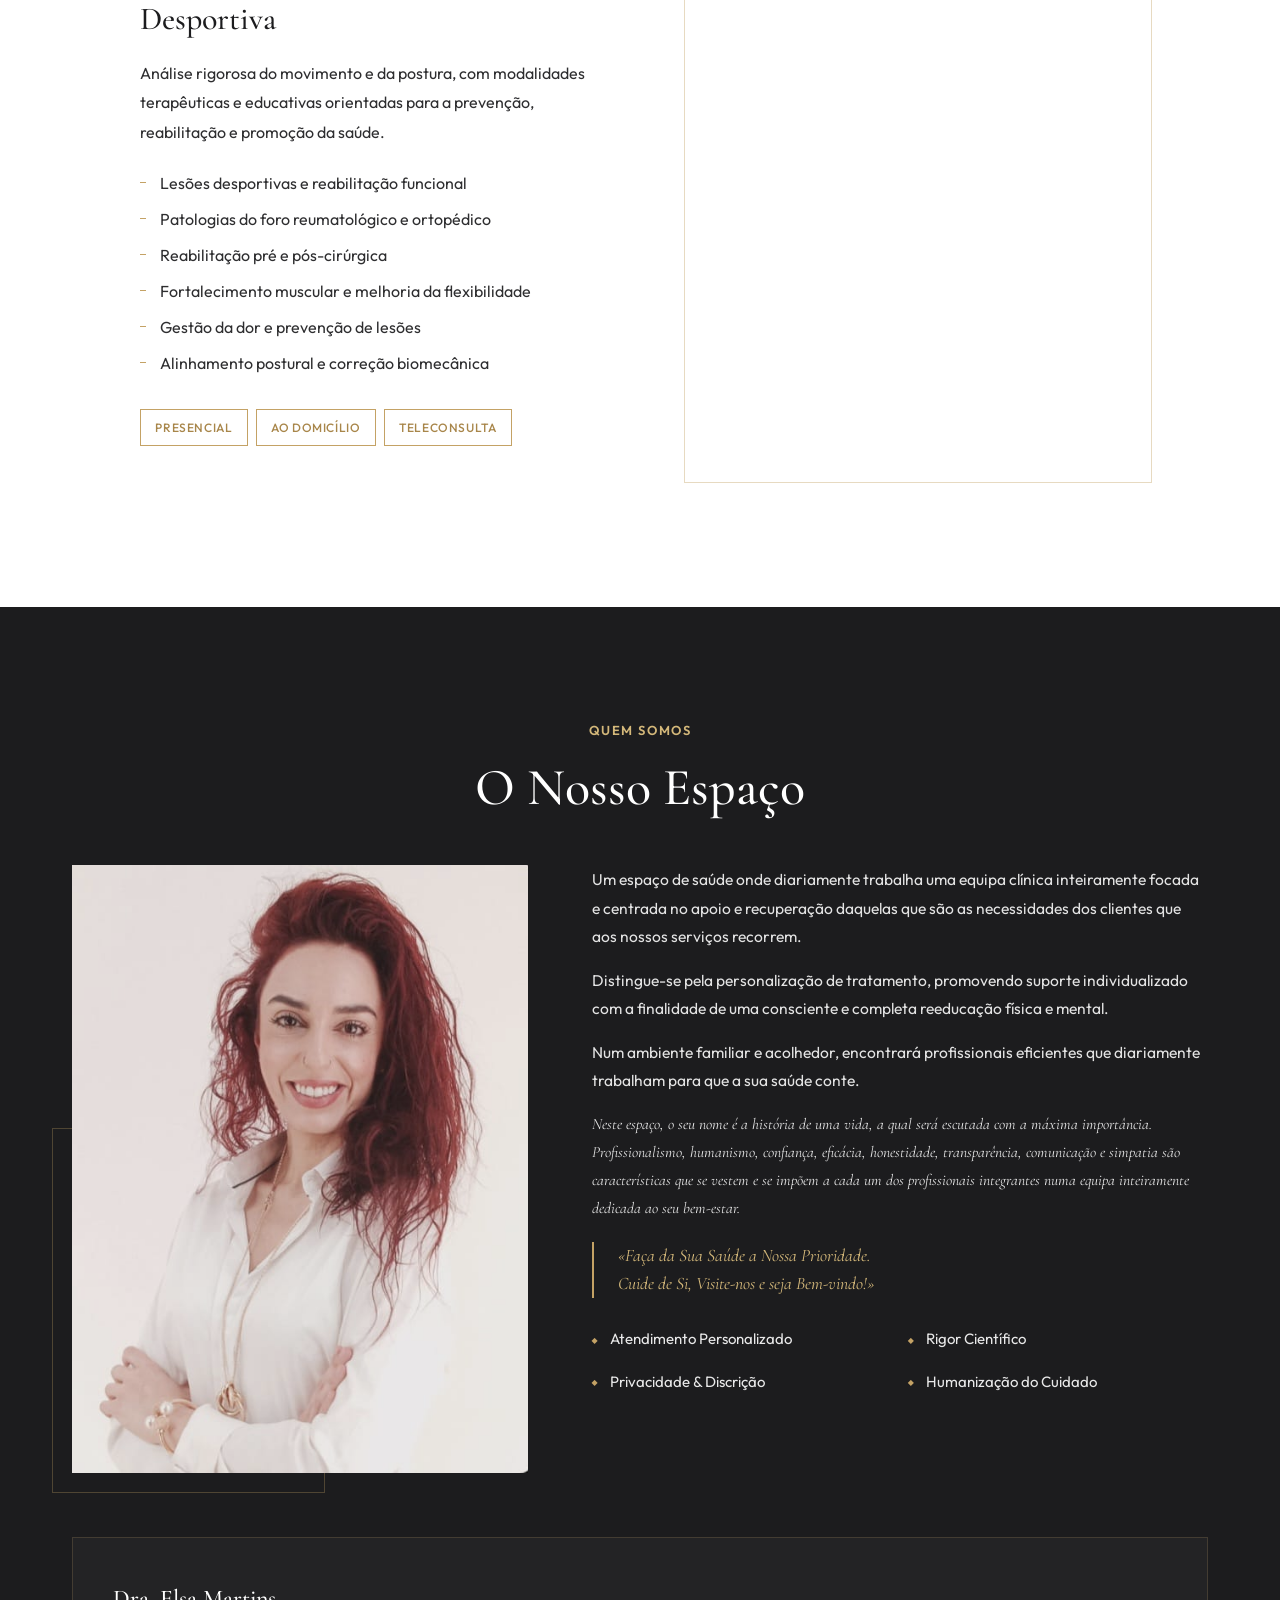
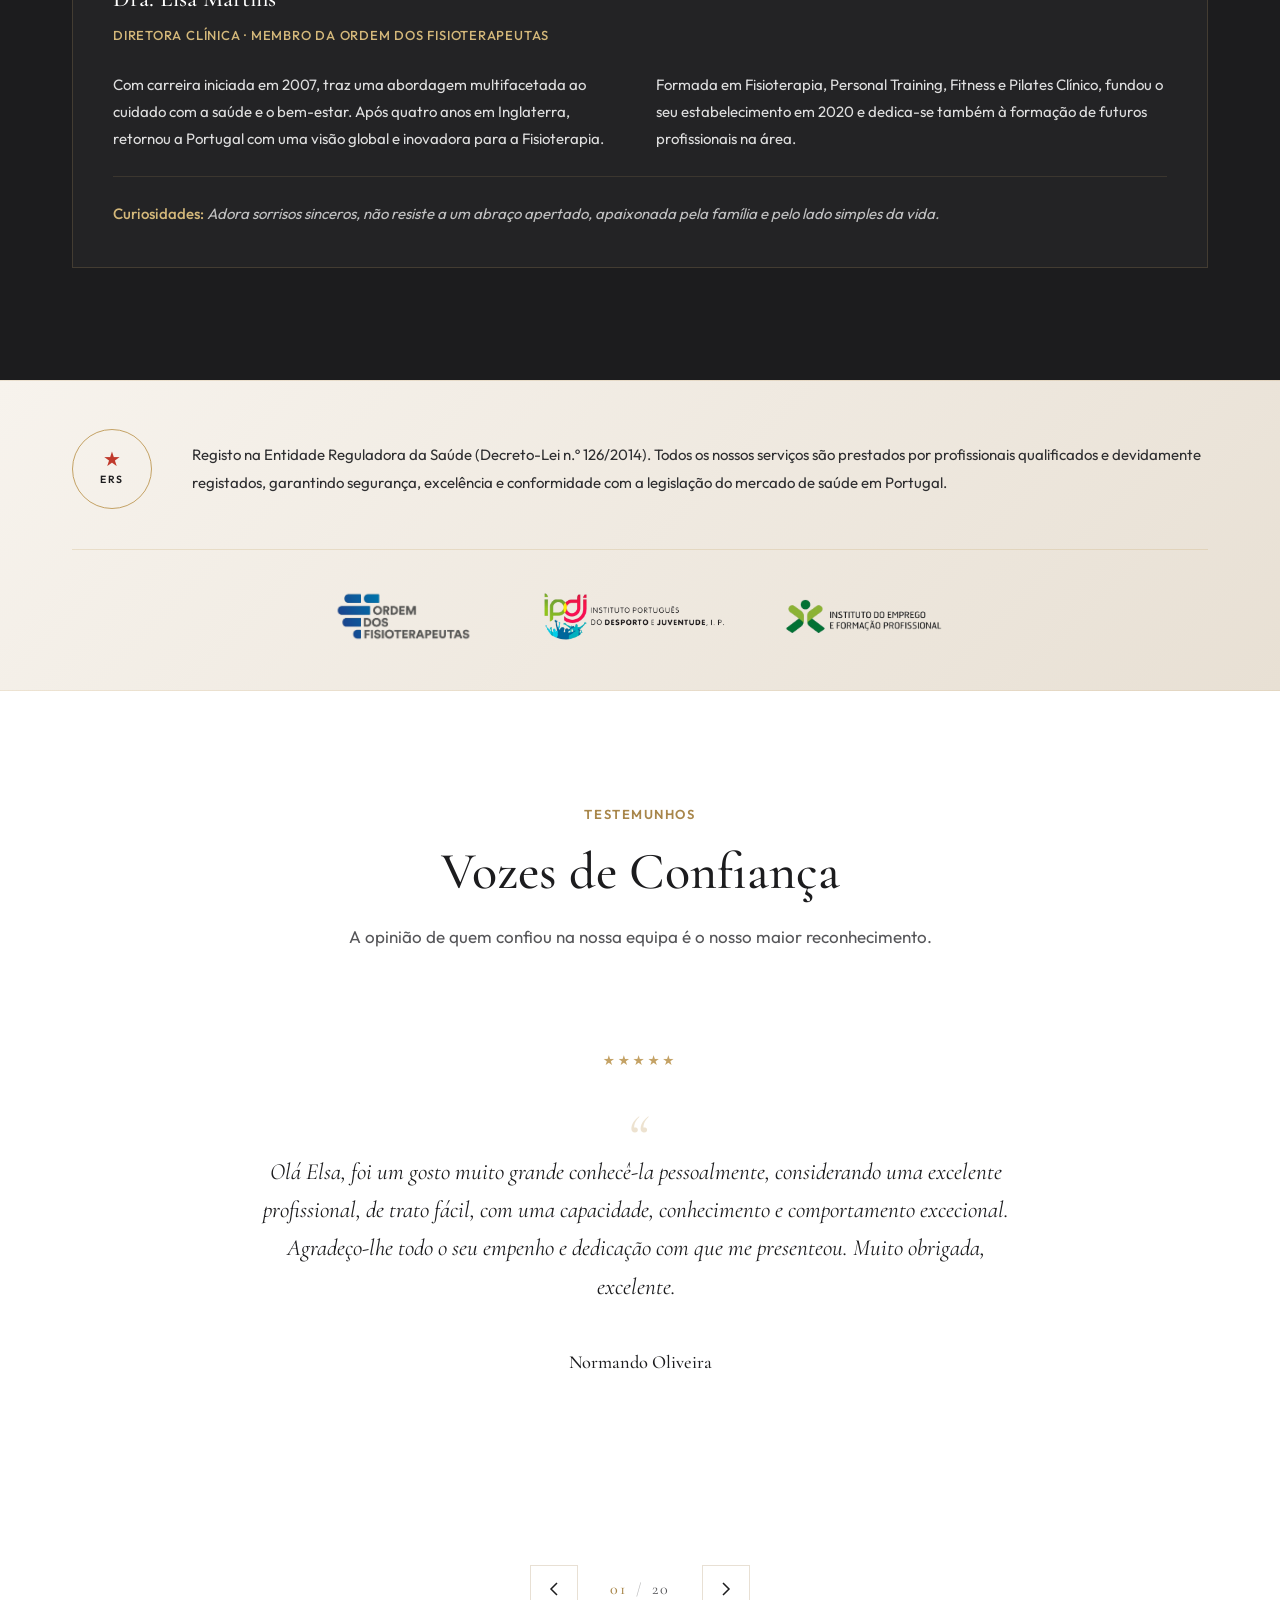
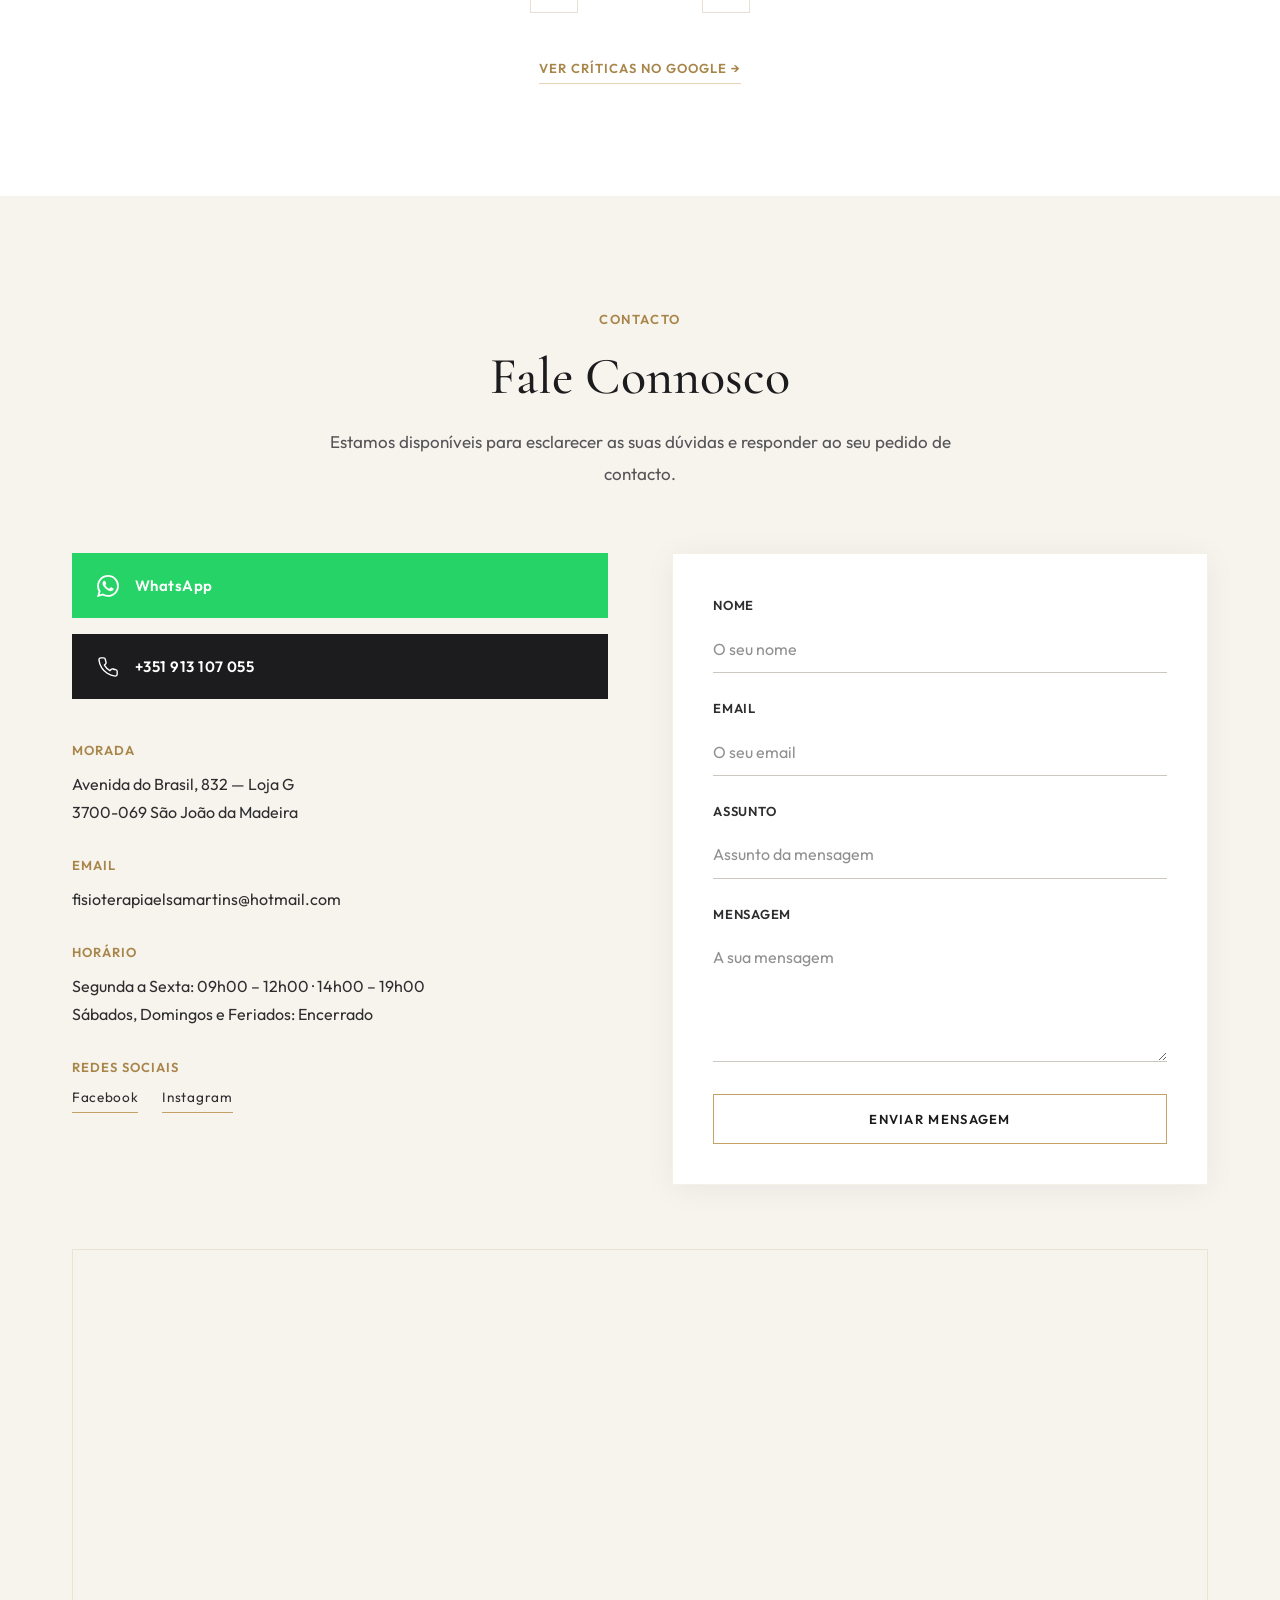
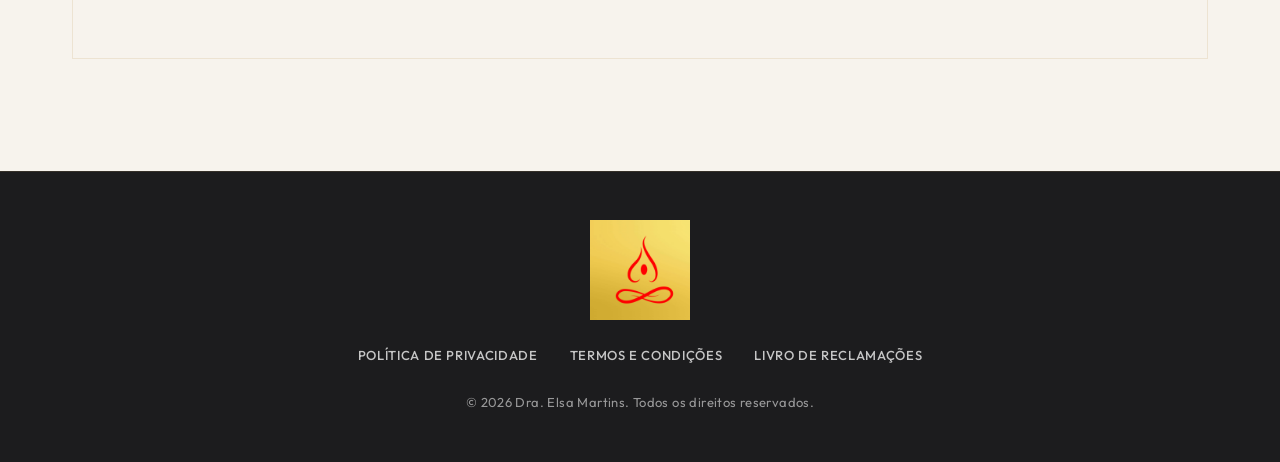
==== commit 0f6afdb4: "updates" ====
--- a/index.html
+++ b/index.html
@@ -29,11 +29,11 @@
 
       <ul class="nav__menu" id="nav-menu">
         <li><a href="#servicos" class="nav__link">Serviços</a></li>
-        <li><a href="#sobre" class="nav__link">Experiência</a></li>
+        <li><a href="#sobre" class="nav__link">Quem Somos</a></li>
         <li><a href="#testemunhos" class="nav__link">Testemunhos</a></li>
         <li><a href="#contacto" class="nav__link">Contacto</a></li>
         <li>
-          <a href="#contacto" class="btn btn--nav">Agendar Consulta</a>
+          <a href="#contacto" class="btn btn--nav">Contactar</a>
         </li>
       </ul>
     </nav>
@@ -44,9 +44,10 @@
     <!-- Hero -->
     <section class="hero" id="hero">
       <div class="hero__slider" id="hero-slider">
-        <div class="hero__slide hero__slide--active" style="background-image: url('https://images.unsplash.com/photo-1544161515-4ab6ce6db874?w=1920&q=80');"></div>
-        <div class="hero__slide" style="background-image: url('https://images.unsplash.com/photo-1576091160399-112ba8d25d1d?w=1920&q=80');"></div>
-        <div class="hero__slide" style="background-image: url('https://images.unsplash.com/photo-1519824145375-8d843a40e3e5?w=1920&q=80');"></div>
+        <div class="hero__slide hero__slide--active" style="background-image: url('images/clinica1.jpg');"></div>
+        <div class="hero__slide" style="background-image: url('images/clinica2.jpg');"></div>
+        <div class="hero__slide" style="background-image: url('images/clinica3.jpg');"></div>
+        <div class="hero__slide" style="background-image: url('images/clinica4.jpg');"></div>
       </div>
       <div class="hero__overlay"></div>
 
@@ -57,13 +58,14 @@
           Onde a ciência encontra o cuidado personalizado.<br>
           Saúde de elite, bem-estar e reabilitação à sua medida.
         </p>
-        <a href="#contacto" class="btn btn--primary reveal">Agendar Consulta Privada</a>
+        <a href="#contacto" class="btn btn--primary reveal">Entrar em Contacto</a>
       </div>
 
       <div class="hero__indicators" id="hero-indicators" aria-hidden="true">
         <button class="hero__dot hero__dot--active" data-slide="0" aria-label="Slide 1"></button>
         <button class="hero__dot" data-slide="1" aria-label="Slide 2"></button>
         <button class="hero__dot" data-slide="2" aria-label="Slide 3"></button>
+        <button class="hero__dot" data-slide="3" aria-label="Slide 4"></button>
       </div>
 
       <a href="#servicos" class="hero__scroll" aria-label="Descer">
@@ -243,49 +245,48 @@
     <!-- About -->
     <section class="about section section--dark" id="sobre">
       <div class="container">
+        <header class="about__intro reveal">
+          <span class="section__eyebrow section__eyebrow--light">Quem Somos</span>
+          <h2 class="section__title section__title--light">O Nosso Espaço</h2>
+        </header>
+
         <div class="about__grid">
           <div class="about__image reveal">
             <div class="about__image-frame">
-              <img src="https://images.unsplash.com/photo-1559839734-2b71ea197ec2?w=800&q=80" alt="Dra. Elsa Martins — Diretora Clínica" loading="lazy">
+              <img src="images/elsa.jpg" alt="Dra. Elsa Martins — Diretora Clínica" loading="lazy">
             </div>
             <div class="about__image-accent"></div>
           </div>
 
           <div class="about__content reveal">
-            <span class="section__eyebrow section__eyebrow--light">A Experiência</span>
-            <h2 class="section__title section__title--light">Um Espaço Pensado Para Si</h2>
+            <p>
+              Um espaço de saúde onde diariamente trabalha uma equipa clínica inteiramente
+              focada e centrada no apoio e recuperação daquelas que são as necessidades
+              dos clientes que aos nossos serviços recorrem.
+            </p>
+
+            <p>
+              Distingue-se pela personalização de tratamento, promovendo suporte individualizado
+              com a finalidade de uma consciente e completa reeducação física e mental.
+            </p>
+
+            <p>
+              Num ambiente familiar e acolhedor, encontrará profissionais eficientes que
+              diariamente trabalham para que a sua saúde conte.
+            </p>
 
             <p class="about__lead">
-              Um refúgio de saúde, bem-estar e reabilitação física — onde cada
-              detalhe foi concebido para lhe proporcionar privacidade, conforto
-              e a atenção exclusiva que merece.
+              Neste espaço, o seu nome é a história de uma vida, a qual será escutada com a
+              máxima importância. Profissionalismo, humanismo, confiança, eficácia, honestidade,
+              transparência, comunicação e simpatia são características que se vestem e se impõem
+              a cada um dos profissionais integrantes numa equipa inteiramente dedicada ao seu
+              bem-estar.
             </p>
 
-            <p>
-              A nossa equipa clínica dedica-se integralmente à recuperação das
-              necessidades de cada utente, promovendo a re-educação física e
-              mental através de técnicas e métodos de tratamento de excelência.
-              Actuamos com rigor, profissionalismo e dedicação, num ambiente
-              acolhedor que inspira confiança.
-            </p>
-
             <blockquote class="about__quote">
-              «Faça da sua saúde a nossa prioridade. Cuide de si — visite-nos
-              e seja bem-vindo.»
+              «Faça da Sua Saúde a Nossa Prioridade.<br>
+              Cuide de Si, Visite-nos e seja Bem-vindo!»
             </blockquote>
-
-            <div class="about__director">
-              <h3 class="about__director-name">Dra. Elsa Martins</h3>
-              <span class="about__director-role">Diretora Clínica · Membro da Ordem dos Fisioterapeutas</span>
-              <p class="about__director-bio">
-                Com uma carreira iniciada em 2007 e experiência internacional na
-                Inglaterra, a Dra. Elsa Martins traz uma visão global e inovadora
-                à fisioterapia. Formada em Fisioterapia, Personal Training,
-                Fitness e Pilates Clínico, fundou a sua clínica em 2020 e dedica-se
-                também à formação de profissionais, elevando os padrões da
-                fisioterapia em Portugal.
-              </p>
-            </div>
 
             <div class="about__values">
               <div class="about__value">
@@ -307,22 +308,53 @@
             </div>
           </div>
         </div>
+
+        <div class="about__director reveal">
+          <div class="about__director-header">
+            <h3 class="about__director-name">Dra. Elsa Martins</h3>
+            <span class="about__director-role">Diretora Clínica · Membro da Ordem dos Fisioterapeutas</span>
+          </div>
+          <div class="about__director-grid">
+            <p class="about__director-bio">
+              Com carreira iniciada em 2007, traz uma abordagem multifacetada ao cuidado
+              com a saúde e o bem-estar. Após quatro anos em Inglaterra, retornou a Portugal
+              com uma visão global e inovadora para a Fisioterapia.
+            </p>
+            <p class="about__director-bio">
+              Formada em Fisioterapia, Personal Training, Fitness e Pilates Clínico,
+              fundou o seu estabelecimento em 2020 e dedica-se também à formação de
+              futuros profissionais na área.
+            </p>
+          </div>
+          <p class="about__curiosities-text">
+            <strong>Curiosidades:</strong> Adora sorrisos sinceros, não resiste a um abraço apertado,
+            apaixonada pela família e pelo lado simples da vida.
+          </p>
+        </div>
       </div>
     </section>
 
-    <!-- ERS Banner -->
+    <!-- ERS & Legal Logos -->
     <section class="ers reveal">
-      <div class="container ers__inner">
-        <div class="ers__badge">
-          <span class="ers__star">★</span>
-          <span class="ers__label">ERS</span>
-        </div>
-        <p class="ers__text">
-          Registo na Entidade Reguladora da Saúde (Decreto-Lei n.º 126/2014).
-          Todos os nossos serviços são prestados por profissionais qualificados
-          e devidamente registados, garantindo segurança, excelência e conformidade
-          com a legislação do mercado de saúde em Portugal.
-        </p>
+      <div class="container">
+        <div class="ers__inner">
+          <div class="ers__badge">
+            <span class="ers__star">★</span>
+            <span class="ers__label">ERS</span>
+          </div>
+          <p class="ers__text">
+            Registo na Entidade Reguladora da Saúde (Decreto-Lei n.º 126/2014).
+            Todos os nossos serviços são prestados por profissionais qualificados
+            e devidamente registados, garantindo segurança, excelência e conformidade
+            com a legislação do mercado de saúde em Portugal.
+          </p>
+        </div>
+
+        <div class="legal-logos">
+          <img src="images/ordem.png" alt="Ordem dos Fisioterapeutas" width="220" height="60" loading="lazy">
+          <img src="images/IP.png" alt="Instituto Português do Desporto e Juventude, I. P." width="280" height="60" loading="lazy">
+          <img src="images/IEFP.png" alt="Instituto do Emprego e Formação Profissional, I. P." width="280" height="60" loading="lazy">
+        </div>
       </div>
     </section>
 
@@ -343,53 +375,270 @@
             <figure class="testimonial">
               <div class="testimonial__stars" aria-label="5 estrelas">★★★★★</div>
               <blockquote class="testimonial__quote">
-                «Profissionalismo exemplar e um cuidado que se sente desde o
-                primeiro momento. A Dra. Elsa dedicou tempo a compreender
-                profundamente a minha condição — a recuperação superou todas
-                as expectativas.»
-              </blockquote>
-              <figcaption class="testimonial__author">
-                <span class="testimonial__name">Fernando Oliveira</span>
-                <span class="testimonial__meta">Utente · Reabilitação Desportiva</span>
-              </figcaption>
-            </figure>
-
-            <figure class="testimonial">
-              <div class="testimonial__stars" aria-label="5 estrelas">★★★★★</div>
-              <blockquote class="testimonial__quote">
-                «Um espaço acolhedor e uma equipa que transmite confiança.
-                O tratamento foi completamente personalizado e os resultados
-                foram visíveis nas primeiras semanas. Recomendo sem reservas.»
-              </blockquote>
-              <figcaption class="testimonial__author">
-                <span class="testimonial__name">Maria da Graça Ramos</span>
-                <span class="testimonial__meta">Utente · Fisioterapia Reumatológica</span>
-              </figcaption>
-            </figure>
-
-            <figure class="testimonial">
-              <div class="testimonial__stars" aria-label="5 estrelas">★★★★★</div>
-              <blockquote class="testimonial__quote">
-                «Depois de anos com dores crónicas, finalmente encontrei
-                profissionais que me ouviram de verdade. A abordagem integrada
-                — fisioterapia e pilates clínico — fez toda a diferença.»
+                Olá Elsa, foi um gosto muito grande conhecê-la pessoalmente, considerando uma excelente
+                profissional, de trato fácil, com uma capacidade, conhecimento e comportamento excecional.
+                Agradeço-lhe todo o seu empenho e dedicação com que me presenteou. Muito obrigada, excelente.
+              </blockquote>
+              <figcaption class="testimonial__author">
+                <span class="testimonial__name">Normando Oliveira</span>
+              </figcaption>
+            </figure>
+
+            <figure class="testimonial">
+              <div class="testimonial__stars" aria-label="5 estrelas">★★★★★</div>
+              <blockquote class="testimonial__quote">
+                Ao fim de anos aos quais perdi a conta de tratamentos e várias intervenções no ombro esquerdo,
+                finalmente encontrei a minha solução. Procurei a Fisioterapeuta Elsa numa altura em que achava
+                que tudo estava perdido e que nada nem ninguém me poderia acabar com o sofrimento diário que tinha,
+                as dores impediam-me de ter uma vida normal e de fazer coisas simples do dia-a-dia. Não tenho
+                palavras para agradecer tudo o que fez por mim, é uma profissional sem igual, dedicada, preocupada,
+                tem uma grande energia e acima de tudo, sabe o que faz. Recomendo a toda a gente. Obrigada por tudo.
+              </blockquote>
+              <figcaption class="testimonial__author">
+                <span class="testimonial__name">Maria da Graça Soares</span>
+              </figcaption>
+            </figure>
+
+            <figure class="testimonial">
+              <div class="testimonial__stars" aria-label="5 estrelas">★★★★★</div>
+              <blockquote class="testimonial__quote">
+                Sem dúvida uma excelente profissional e competente, obrigada pela paciência, dedicação, simpatia,
+                boa disposição, atendimento, persistência, esforço para a minha recuperação, a qual estava a ser
+                difícil mas com a tua ajuda, o joelho está pronto para novas aventuras. Não é preciso boas referências
+                mas sim a pessoa certa e sinceramente foste essa pessoa. Obrigada por tudo, sem dúvida vou recomendar
+                os teus serviços. Votos de muito sucesso.
               </blockquote>
               <figcaption class="testimonial__author">
                 <span class="testimonial__name">Célia Castro</span>
-                <span class="testimonial__meta">Utente · Pilates Clínico</span>
-              </figcaption>
-            </figure>
-
-            <figure class="testimonial">
-              <div class="testimonial__stars" aria-label="5 estrelas">★★★★★</div>
-              <blockquote class="testimonial__quote">
-                «Recuperação pós-cirúrgica conduzida com uma precisão e dedicação
-                raras. Senti-me sempre seguro e bem acompanhado. A clínica
-                reflecte exactamente a qualidade do serviço prestado.»
+              </figcaption>
+            </figure>
+
+            <figure class="testimonial">
+              <div class="testimonial__stars" aria-label="5 estrelas">★★★★★</div>
+              <blockquote class="testimonial__quote">
+                Durante um mês de tratamentos, não só conheci uma excelente profissional, dedicada, conselheira e
+                comunicativa, como também conheci uma pessoa impecável, sempre com boa disposição e com a capacidade
+                de promover em qualquer cidadão o bem-estar físico, psicológico e social. Como é óbvio, tenho que
+                agradecer por toda a persistência, preocupação e pelos serviços prestados, pois tratar de um jovem
+                que nem sempre nos ouve não é fácil, no entanto, com um esforço mútuo conseguimos alcançar o resultado
+                desejado. Recomendo claramente a qualquer um!
               </blockquote>
               <figcaption class="testimonial__author">
                 <span class="testimonial__name">Emanuel Silva</span>
-                <span class="testimonial__meta">Utente · Reabilitação Pós-Cirúrgica</span>
+              </figcaption>
+            </figure>
+
+            <figure class="testimonial">
+              <div class="testimonial__stars" aria-label="5 estrelas">★★★★★</div>
+              <blockquote class="testimonial__quote">
+                A vida está recheada de surpresas, umas mais agradáveis que outras e tu és sem dúvida uma das melhores
+                que já tivemos. Conhecer-te foi um mero acaso, associado a algo menos bom, pois precisar da tua
+                intervenção profissional só pode estar relacionado com algum problema de saúde, contudo ainda bem que
+                foste tu a escolhida para tratar do nosso bebé Rodrigo, por saber que contigo ele está em boas mãos
+                e que tratas dele como se fosse teu. Os amigos são a família que podemos escolher e por isso assim te
+                considero. És um ser humano incrível. Por muitos «obrigadas» que te possa dizer jamais chegarão para
+                agradecer todo o carinho, dedicação e profissionalismo que tens comigo e com o Rodrigo. Obrigada por tudo!
+              </blockquote>
+              <figcaption class="testimonial__author">
+                <span class="testimonial__name">Joana Assunção</span>
+              </figcaption>
+            </figure>
+
+            <figure class="testimonial">
+              <div class="testimonial__stars" aria-label="5 estrelas">★★★★★</div>
+              <blockquote class="testimonial__quote">
+                Em caso de necessidade de tratamento não marquem com a Ft. Elsa Martins pelos seguintes motivos:
+                demasiado curiosa, sempre a perguntar se fizemos os exercícios para casa; demasiado atenciosa,
+                preocupa-se com o bem-estar dos doentes; demasiado profissional, com explicações elaboradas e bem
+                detalhadas dos tratamentos; demasiado exigente, sempre em busca do tratamento eficaz. Por tudo isto
+                e para vosso bem, aconselho a que não marquem, caso contrário fico sem horário disponível para mim!
+                Elsa, obrigada!
+              </blockquote>
+              <figcaption class="testimonial__author">
+                <span class="testimonial__name">André Ferreira</span>
+              </figcaption>
+            </figure>
+
+            <figure class="testimonial">
+              <div class="testimonial__stars" aria-label="5 estrelas">★★★★★</div>
+              <blockquote class="testimonial__quote">
+                «Everything happens for a reason» — depois de passar por uma série de médicos e fisioterapeutas,
+                eis que encontro «a minha fisioterapeuta». A única que disse que não necessitava de ser operado,
+                que pegou no meu joelho e meteu-se ao trabalho, que de todas as dificuldades que tive no tratamento
+                nunca me abandonou, o meu muito obrigado!!
+              </blockquote>
+              <figcaption class="testimonial__author">
+                <span class="testimonial__name">Marco Pinto</span>
+              </figcaption>
+            </figure>
+
+            <figure class="testimonial">
+              <div class="testimonial__stars" aria-label="5 estrelas">★★★★★</div>
+              <blockquote class="testimonial__quote">
+                Sem dúvida falamos de uma grande profissional. Com um espaço super agradável e adequado. Dedicada,
+                compreensiva e muito profissional. Da minha parte só tenho de agradecer, o meu muito obrigada.
+                Costumo dizer que o melhor marketing são os clientes e pode crer que vou aconselhar!!!
+              </blockquote>
+              <figcaption class="testimonial__author">
+                <span class="testimonial__name">Hugo Almeida</span>
+              </figcaption>
+            </figure>
+
+            <figure class="testimonial">
+              <div class="testimonial__stars" aria-label="5 estrelas">★★★★★</div>
+              <blockquote class="testimonial__quote">
+                Querida fisioterapeuta, adorei o teu profissionalismo, obrigada por teres insistido comigo apesar
+                de muito suor e algumas lágrimas mas foi por uma boa causa! Eu já não tinha uma vida normal, sempre
+                com muitas dores e sem força mas tu conseguiste a mudança e agradeço-te por seres tão carinhosa,
+                dedicada e atenciosa, sempre preocupada com o meu estado, eu não me esqueço que além de fisioterapeuta
+                foste amiga. És exemplar, muito obrigada.
+              </blockquote>
+              <figcaption class="testimonial__author">
+                <span class="testimonial__name">Helena Gomes</span>
+              </figcaption>
+            </figure>
+
+            <figure class="testimonial">
+              <div class="testimonial__stars" aria-label="5 estrelas">★★★★★</div>
+              <blockquote class="testimonial__quote">
+                A ti Elsa Martins agradeço do fundo do coração toda a paciência e empenho comigo durante estas sessões.
+                Recomendo até à pessoa mais saudável. Todo o sucesso deve-se ao profissionalismo e à excelente pessoa
+                que és. Obrigada por tudo.
+              </blockquote>
+              <figcaption class="testimonial__author">
+                <span class="testimonial__name">Tiago Nabais</span>
+              </figcaption>
+            </figure>
+
+            <figure class="testimonial">
+              <div class="testimonial__stars" aria-label="5 estrelas">★★★★★</div>
+              <blockquote class="testimonial__quote">
+                Elsa, começo por agradecer a quem me falou de ti, pois foi assim que encontrei a solução para os
+                problemas que me impediam de trabalhar e até descansar sem dores. Quero, portanto, deixar aqui o meu
+                reconhecimento e agradecimento a uma profissional que marca, claramente, a diferença na sua área pelo
+                empenho e dedicação que demonstrou em todos os tratamentos a que me submeti e que produziram resultados
+                excepcionais! Obrigada Elsa, também pela tua boa-disposição, pois és uma pessoa com que se estabelece,
+                desde logo, uma empatia que em todo o processo ajuda muito!
+              </blockquote>
+              <figcaption class="testimonial__author">
+                <span class="testimonial__name">David Coutinho</span>
+              </figcaption>
+            </figure>
+
+            <figure class="testimonial">
+              <div class="testimonial__stars" aria-label="5 estrelas">★★★★★</div>
+              <blockquote class="testimonial__quote">
+                Olá Elsa, foi um privilégio ter-te conhecido! Sinceramente, nada acontece por acaso. Ao longo destes
+                meses, mostraste sempre ser uma excelente profissional e amiga, sempre disponível e com boa disposição.
+                Muito obrigada pelo milagre que fizeste, o meu glúteo jamais será o mesmo! Tu nunca desistes nem deixas
+                que eu desistisse, recomendarei sempre o teu trabalho. Um beijinho enorme.
+              </blockquote>
+              <figcaption class="testimonial__author">
+                <span class="testimonial__name">Diana Cunha</span>
+              </figcaption>
+            </figure>
+
+            <figure class="testimonial">
+              <div class="testimonial__stars" aria-label="5 estrelas">★★★★★</div>
+              <blockquote class="testimonial__quote">
+                «Para termos força é preciso equilíbrio, para termos postura é preciso disciplina, para termos saúde
+                é preciso prevenção, faça Fisioterapia!» Obrigada Elsa, pelo profissionalismo, encorajamento e reconforto
+                que sempre manifestou ao longo das minhas sessões de fisioterapia, num espaço acolhedor e ambiente
+                fantástico! Bem Haja, por me livrar das noites mal dormidas e pelo sucesso do tratamento! Prometo voltar
+                sempre! Beijinho enorme!
+              </blockquote>
+              <figcaption class="testimonial__author">
+                <span class="testimonial__name">Maria Clara Ferreira</span>
+              </figcaption>
+            </figure>
+
+            <figure class="testimonial">
+              <div class="testimonial__stars" aria-label="5 estrelas">★★★★★</div>
+              <blockquote class="testimonial__quote">
+                O que dizer sobre a profissional Elsa Martins? Digo que faz milagres. São mãos de uma profissional que
+                dá tudo pelo seu cliente, é muito dedicada e demonstra um enorme gosto pelo que faz. Um bem haja e que
+                Deus lhe dê sempre esta força para proporcionar uma melhor qualidade de vida às pessoas. Obrigada não
+                chega, teria muito mais para dizer mas aqui vai o meu sincero muito e reconhecido obrigada!
+              </blockquote>
+              <figcaption class="testimonial__author">
+                <span class="testimonial__name">Ana Paula Alves</span>
+              </figcaption>
+            </figure>
+
+            <figure class="testimonial">
+              <div class="testimonial__stars" aria-label="5 estrelas">★★★★★</div>
+              <blockquote class="testimonial__quote">
+                Espaço fantástico, amplo, versátil e muito bonito. Todo o material e equipamentos em óptimas condições.
+                A Dra. Elsa é uma óptima profissional, muito atenciosa e preocupada, não só com o bem-estar do cliente
+                mas também em explicar o problema e o tratamento que sugere aplicar. Resultados imediatos, saio com a
+                certeza que na próxima preocupação já sei em quem confiar. Impecável.
+              </blockquote>
+              <figcaption class="testimonial__author">
+                <span class="testimonial__name">Rui Costa</span>
+              </figcaption>
+            </figure>
+
+            <figure class="testimonial">
+              <div class="testimonial__stars" aria-label="5 estrelas">★★★★★</div>
+              <blockquote class="testimonial__quote">
+                No pós-operatório de cirurgia de varizes a laser, fiquei com fibrose em toda a zona da coxa, que me
+                causava dores terríveis. Após tratamento falhado de fisioterapia na clínica onde fui operada, e quando
+                já estava sem qualquer esperança de melhoria, iniciei tratamentos semanais de fisioterapia com a Elsa,
+                e posso dizer que hoje, ao fim de dois meses, e seguindo o plano de tratamento personalizado que a Elsa
+                recomendou, a fibrose desapareceu completamente! Recomendo a todos, a melhor profissional de fisioterapia
+                que conheci.
+              </blockquote>
+              <figcaption class="testimonial__author">
+                <span class="testimonial__name">Suzanna Resende</span>
+              </figcaption>
+            </figure>
+
+            <figure class="testimonial">
+              <div class="testimonial__stars" aria-label="5 estrelas">★★★★★</div>
+              <blockquote class="testimonial__quote">
+                A fisioterapia está no ser desta profissional com excelentes diagnósticos, tratamentos extremamente
+                eficazes e apesar da dor inerente aos mesmos tem sempre uma palavra amiga e de carinho com os pacientes.
+                A minha utilização foi bastante vasta com resultados sempre animadores e eficazes.
+              </blockquote>
+              <figcaption class="testimonial__author">
+                <span class="testimonial__name">Augusto Pereira</span>
+              </figcaption>
+            </figure>
+
+            <figure class="testimonial">
+              <div class="testimonial__stars" aria-label="5 estrelas">★★★★★</div>
+              <blockquote class="testimonial__quote">
+                Recomendo, recomendo e volto a recomendar!! No fim da primeira sessão saí como nova, ao fim de semanas
+                em que mais parecia uma velhinha de 80 anos, com dores terríveis na lombar e já tinha tentado de tudo!
+                Para além disso, fui muito bem tratada! A Elsa é uma excelente profissional e muito querida.
+              </blockquote>
+              <figcaption class="testimonial__author">
+                <span class="testimonial__name">Paula Bastos</span>
+              </figcaption>
+            </figure>
+
+            <figure class="testimonial">
+              <div class="testimonial__stars" aria-label="5 estrelas">★★★★★</div>
+              <blockquote class="testimonial__quote">
+                Quero neste momento partilhar o meu agradecimento pelo mérito alcançado no meu tratamento fisioterapéutico,
+                executado com todo o empenho, esforço, dedicação e eficácia pela Dra. Elsa Martins na sua Clínica.
+                Faço-o com todo o reconhecido orgulho e gratidão, pois só na sua clínica encontrei o tratamento adequado
+                e eficaz para a resolução dos meus problemas músculo-esqueléticos, finalmente! Bem Haja.
+              </blockquote>
+              <figcaption class="testimonial__author">
+                <span class="testimonial__name">Elsa Soares</span>
+              </figcaption>
+            </figure>
+
+            <figure class="testimonial">
+              <div class="testimonial__stars" aria-label="5 estrelas">★★★★★</div>
+              <blockquote class="testimonial__quote">
+                Após ir assiduamente às consultas de acupuntura, verifico uma redução da inflamação das articulações
+                bem como um alívio natural da dor. Neste momento estou a conseguir relaxar e equilibrar naturalmente
+                a dor generalizada bem como as dores musculares. Recomendo a todos.
+              </blockquote>
+              <figcaption class="testimonial__author">
+                <span class="testimonial__name">Margarida Conceição</span>
               </figcaption>
             </figure>
 
@@ -402,13 +651,19 @@
             <div class="testimonials__counter" id="testimonial-counter">
               <span id="testimonial-current">01</span>
               <span class="testimonials__counter-sep">/</span>
-              <span id="testimonial-total">04</span>
+              <span id="testimonial-total">20</span>
             </div>
             <button class="testimonials__btn" id="testimonial-next" aria-label="Próximo testemunho">
               <svg width="24" height="24" viewBox="0 0 24 24" fill="none" stroke="currentColor" stroke-width="1.5"><path d="M9 18l6-6-6-6"/></svg>
             </button>
           </div>
         </div>
+
+        <p class="testimonials__google reveal">
+          <a href="https://www.google.com/search?hl=pt&gl=PT&q=Unidade+Privada+de+Fisioterapia+Dra.+Elsa+Martins+Cr%C3%ADticas#lkt=LocalPoiReviews" target="_blank" rel="noopener noreferrer">
+            Ver críticas no Google →
+          </a>
+        </p>
       </div>
     </section>
 
@@ -419,15 +674,15 @@
           <span class="section__eyebrow">Contacto</span>
           <h2 class="section__title">Fale Connosco</h2>
           <p class="section__desc">
-            Estamos disponíveis para esclarecer as suas dúvidas e agendar
-            a sua consulta privada.
+            Estamos disponíveis para esclarecer as suas dúvidas e responder
+            ao seu pedido de contacto.
           </p>
         </header>
 
         <div class="contact__grid reveal">
           <div class="contact__info">
             <div class="contact__actions">
-              <a href="https://wa.me/351913107055?text=Olá,%20gostaria%20de%20agendar%20uma%20consulta%20privada." class="contact__action contact__action--whatsapp" target="_blank" rel="noopener noreferrer">
+              <a href="https://wa.me/351913107055?text=Olá,%20gostaria%20de%20entrar%20em%20contacto." class="contact__action contact__action--whatsapp" target="_blank" rel="noopener noreferrer">
                 <svg width="22" height="22" viewBox="0 0 24 24" fill="currentColor"><path d="M17.472 14.382c-.297-.149-1.758-.867-2.03-.967-.273-.099-.471-.148-.67.15-.197.297-.767.966-.94 1.164-.173.199-.347.223-.644.075-.297-.15-1.255-.463-2.39-1.475-.883-.788-1.48-1.761-1.653-2.059-.173-.297-.018-.458.13-.606.134-.133.298-.347.446-.52.149-.174.198-.298.298-.497.099-.198.05-.371-.025-.52-.075-.149-.669-1.612-.916-2.207-.242-.579-.487-.5-.669-.51-.173-.008-.371-.01-.57-.01-.198 0-.52.074-.792.372-.272.297-1.04 1.016-1.04 2.479 0 1.462 1.065 2.875 1.213 3.074.149.198 2.096 3.2 5.077 4.487.709.306 1.262.489 1.694.625.712.227 1.36.195 1.871.118.571-.085 1.758-.719 2.006-1.413.248-.694.248-1.289.173-1.413-.074-.124-.272-.198-.57-.347m-5.421 7.403h-.004a9.87 9.87 0 01-5.031-1.378l-.361-.214-3.741.982.998-3.648-.235-.374a9.86 9.86 0 01-1.51-5.26c.001-5.45 4.436-9.884 9.888-9.884 2.64 0 5.122 1.03 6.988 2.898a9.825 9.825 0 012.893 6.994c-.003 5.45-4.435 9.884-9.885 9.884m8.413-18.297A11.815 11.815 0 0012.05 0C5.495 0 .16 5.335.157 11.892c0 2.096.547 4.142 1.588 5.945L.057 24l6.305-1.654a11.882 11.882 0 005.683 1.448h.005c6.554 0 11.89-5.335 11.893-11.893a11.821 11.821 0 00-3.48-8.413z"/></svg>
                 WhatsApp
               </a>
@@ -456,8 +711,8 @@
               <div class="contact__detail">
                 <span class="contact__detail-label">Redes Sociais</span>
                 <div class="contact__social">
-                  <a href="https://www.facebook.com/draelsamartinsfisioterapeuta" target="_blank" rel="noopener noreferrer" aria-label="Facebook">Facebook</a>
-                  <a href="https://www.instagram.com/draelsamartinsfisioterapeuta" target="_blank" rel="noopener noreferrer" aria-label="Instagram">Instagram</a>
+                  <a href="https://www.facebook.com/elsamartinsfisioterapeuta" target="_blank" rel="noopener noreferrer" aria-label="Facebook">Facebook</a>
+                  <a href="https://www.instagram.com/elsamartinsfisioterapeuta" target="_blank" rel="noopener noreferrer" aria-label="Instagram">Instagram</a>
                 </div>
               </div>
             </div>
@@ -503,13 +758,12 @@
   <footer class="footer">
     <div class="container footer__inner">
       <div class="footer__brand">
-        <span class="footer__logo">Dra. Elsa Martins</span>
-        <span class="footer__tag">Fisioterapeuta · São João da Madeira</span>
+        <img src="images/logo.png" alt="Dra. Elsa Martins" width="100" height="100">
       </div>
       <div class="footer__links">
-        <a href="#">Política de Privacidade</a>
-        <a href="#">Termos e Condições</a>
-        <a href="#">Livro de Reclamações</a>
+        <a href="politica-privacidade.html">Política de Privacidade</a>
+        <a href="termos-condicoes.html">Termos e Condições</a>
+        <a href="https://livroreclamacoes.pt" target="_blank" rel="noopener noreferrer">Livro de Reclamações</a>
       </div>
       <p class="footer__copy">&copy; 2026 Dra. Elsa Martins. Todos os direitos reservados.</p>
     </div>
--- a/css/styles.css
+++ b/css/styles.css
@@ -641,11 +641,18 @@
 /* =============================================
    About
    ============================================= */
+.about__intro {
+  text-align: center;
+  max-width: 680px;
+  margin: 0 auto 3rem;
+}
+
 .about__grid {
   display: grid;
-  grid-template-columns: 0.9fr 1.1fr;
-  gap: 5rem;
-  align-items: center;
+  grid-template-columns: 0.85fr 1.15fr;
+  gap: 4rem;
+  align-items: start;
+  margin-bottom: 4rem;
 }
 
 .about__image {
@@ -683,36 +690,47 @@
 
 .about__lead {
   font-family: var(--font-serif);
-  font-size: 1.35rem;
+  font-size: 1.15rem;
   font-weight: 400;
   font-style: italic;
   color: var(--color-white);
-  line-height: 1.6;
-  margin-bottom: 1.5rem;
+  line-height: 1.65;
+  margin-bottom: 1.25rem;
 }
 
 .about__content p {
-  margin-bottom: 1.25rem;
-  line-height: 1.85;
+  margin-bottom: 1rem;
+  line-height: 1.8;
   color: rgba(255, 255, 255, 0.88);
-  font-size: 1rem;
+  font-size: 0.975rem;
 }
 
 .about__quote {
   font-family: var(--font-serif);
-  font-size: 1.15rem;
+  font-size: 1.1rem;
   font-style: italic;
   color: var(--color-gold-light);
   border-left: 2px solid var(--color-gold);
   padding-left: 1.5rem;
-  margin: 2rem 0;
+  margin: 1.25rem 0 1.75rem;
   line-height: 1.6;
 }
 
 .about__director {
-  margin: 2.5rem 0;
-  padding-top: 2rem;
-  border-top: 1px solid rgba(196, 162, 101, 0.2);
+  padding: 2.5rem;
+  border: 1px solid rgba(196, 162, 101, 0.2);
+  background: rgba(255, 255, 255, 0.03);
+}
+
+.about__director-header {
+  margin-bottom: 1.5rem;
+}
+
+.about__director-grid {
+  display: grid;
+  grid-template-columns: 1fr 1fr;
+  gap: 2rem;
+  margin-bottom: 1.5rem;
 }
 
 .about__director-name {
@@ -734,9 +752,25 @@
 }
 
 .about__director-bio {
-  font-size: 1rem;
-  line-height: 1.85;
-  color: rgba(255, 255, 255, 0.88);
+  font-size: 0.9375rem;
+  line-height: 1.8;
+  color: rgba(255, 255, 255, 0.85);
+  margin-bottom: 0;
+}
+
+.about__curiosities-text {
+  font-size: 0.9375rem;
+  font-style: italic;
+  line-height: 1.75;
+  color: rgba(255, 255, 255, 0.72);
+  padding-top: 1.5rem;
+  border-top: 1px solid rgba(196, 162, 101, 0.15);
+}
+
+.about__curiosities-text strong {
+  font-style: normal;
+  color: var(--color-gold-light);
+  font-weight: 500;
 }
 
 .about__values {
@@ -807,6 +841,24 @@
   line-height: 1.85;
 }
 
+.legal-logos {
+  display: flex;
+  flex-wrap: wrap;
+  justify-content: center;
+  align-items: center;
+  gap: 2rem 3rem;
+  margin-top: 2.5rem;
+  padding-top: 2.5rem;
+  border-top: 1px solid rgba(196, 162, 101, 0.25);
+}
+
+.legal-logos img {
+  height: 52px;
+  width: auto;
+  max-width: min(280px, 100%);
+  object-fit: contain;
+}
+
 /* =============================================
    Testimonials
    ============================================= */
@@ -836,13 +888,18 @@
 
 .testimonial__quote {
   font-family: var(--font-serif);
-  font-size: clamp(1.25rem, 3vw, 1.65rem);
+  font-size: clamp(1.05rem, 2.5vw, 1.45rem);
   font-weight: 400;
   font-style: italic;
   color: var(--color-anthracite);
   line-height: 1.65;
   margin-bottom: 2.5rem;
   position: relative;
+  max-height: 320px;
+  overflow-y: auto;
+  padding-right: 0.5rem;
+  scrollbar-width: thin;
+  scrollbar-color: var(--color-gold) transparent;
 }
 
 .testimonial__quote::before {
@@ -911,6 +968,30 @@
 #testimonial-current {
   color: var(--color-gold-dark);
   font-weight: 500;
+}
+
+.testimonials__google {
+  text-align: center;
+  margin-top: 2.5rem;
+}
+
+.testimonials__google a {
+  display: inline-flex;
+  align-items: center;
+  gap: 0.35rem;
+  font-size: 0.8125rem;
+  font-weight: 600;
+  letter-spacing: 0.08em;
+  text-transform: uppercase;
+  color: var(--color-gold-dark);
+  border-bottom: 1px solid rgba(196, 162, 101, 0.45);
+  padding-bottom: 0.2rem;
+  transition: color var(--transition-fast), border-color var(--transition-fast);
+}
+
+.testimonials__google a:hover {
+  color: var(--color-gold);
+  border-color: var(--color-gold);
 }
 
 /* =============================================
@@ -1143,6 +1224,108 @@
 }
 
 /* =============================================
+   Legal Pages
+   ============================================= */
+.header--solid {
+  background: rgba(28, 28, 30, 0.97);
+  backdrop-filter: blur(12px);
+  box-shadow: 0 1px 0 rgba(196, 162, 101, 0.15);
+}
+
+.legal {
+  padding: calc(var(--header-height) + 4rem) 0 5rem;
+  background: var(--color-cream);
+  min-height: 100vh;
+}
+
+.legal__header {
+  text-align: center;
+  max-width: 720px;
+  margin: 0 auto 3.5rem;
+}
+
+.legal__title {
+  font-family: var(--font-serif);
+  font-size: clamp(2.25rem, 5vw, 3rem);
+  font-weight: 500;
+  color: var(--color-anthracite);
+  line-height: 1.15;
+  margin-bottom: 1rem;
+}
+
+.legal__updated {
+  font-size: 0.875rem;
+  color: var(--color-text-muted);
+  letter-spacing: 0.03em;
+}
+
+.legal__content {
+  max-width: 760px;
+  margin: 0 auto;
+  background: var(--color-white);
+  padding: 3rem;
+  box-shadow: var(--shadow-soft);
+  border: 1px solid rgba(196, 162, 101, 0.12);
+}
+
+.legal__section {
+  margin-bottom: 2.5rem;
+}
+
+.legal__section:last-child {
+  margin-bottom: 0;
+}
+
+.legal__section h2 {
+  font-family: var(--font-serif);
+  font-size: 1.5rem;
+  font-weight: 500;
+  color: var(--color-anthracite);
+  margin-bottom: 1rem;
+  line-height: 1.3;
+}
+
+.legal__section p {
+  color: var(--color-text-muted);
+  margin-bottom: 1rem;
+  line-height: 1.85;
+}
+
+.legal__section p:last-child {
+  margin-bottom: 0;
+}
+
+.legal__section a {
+  color: var(--color-gold-dark);
+  text-decoration: underline;
+  text-underline-offset: 3px;
+}
+
+.legal__section a:hover {
+  color: var(--color-gold);
+}
+
+.legal__list {
+  list-style: disc;
+  padding-left: 1.5rem;
+  color: var(--color-text-muted);
+}
+
+.legal__list li {
+  margin-bottom: 0.65rem;
+  line-height: 1.75;
+}
+
+.legal__list li:last-child {
+  margin-bottom: 0;
+}
+
+.legal__back {
+  text-align: center;
+  margin-top: 3rem;
+}
+
+/* =============================================
    Responsive
    ============================================= */
 @media (max-width: 992px) {
@@ -1170,9 +1353,26 @@
     grid-template-columns: 1fr;
   }
 
+  .about__director-grid {
+    grid-template-columns: 1fr;
+    gap: 1rem;
+  }
+
+  .about__director {
+    padding: 2rem 1.5rem;
+  }
+
   .ers__inner {
     flex-direction: column;
     text-align: center;
+  }
+
+  .legal-logos {
+    gap: 1.5rem;
+  }
+
+  .legal-logos img {
+    height: 44px;
   }
 }
 
@@ -1256,6 +1456,10 @@
   .contact__map iframe {
     height: 300px;
   }
+
+  .legal__content {
+    padding: 2rem 1.5rem;
+  }
 }
 
 @media (max-width: 480px) {
